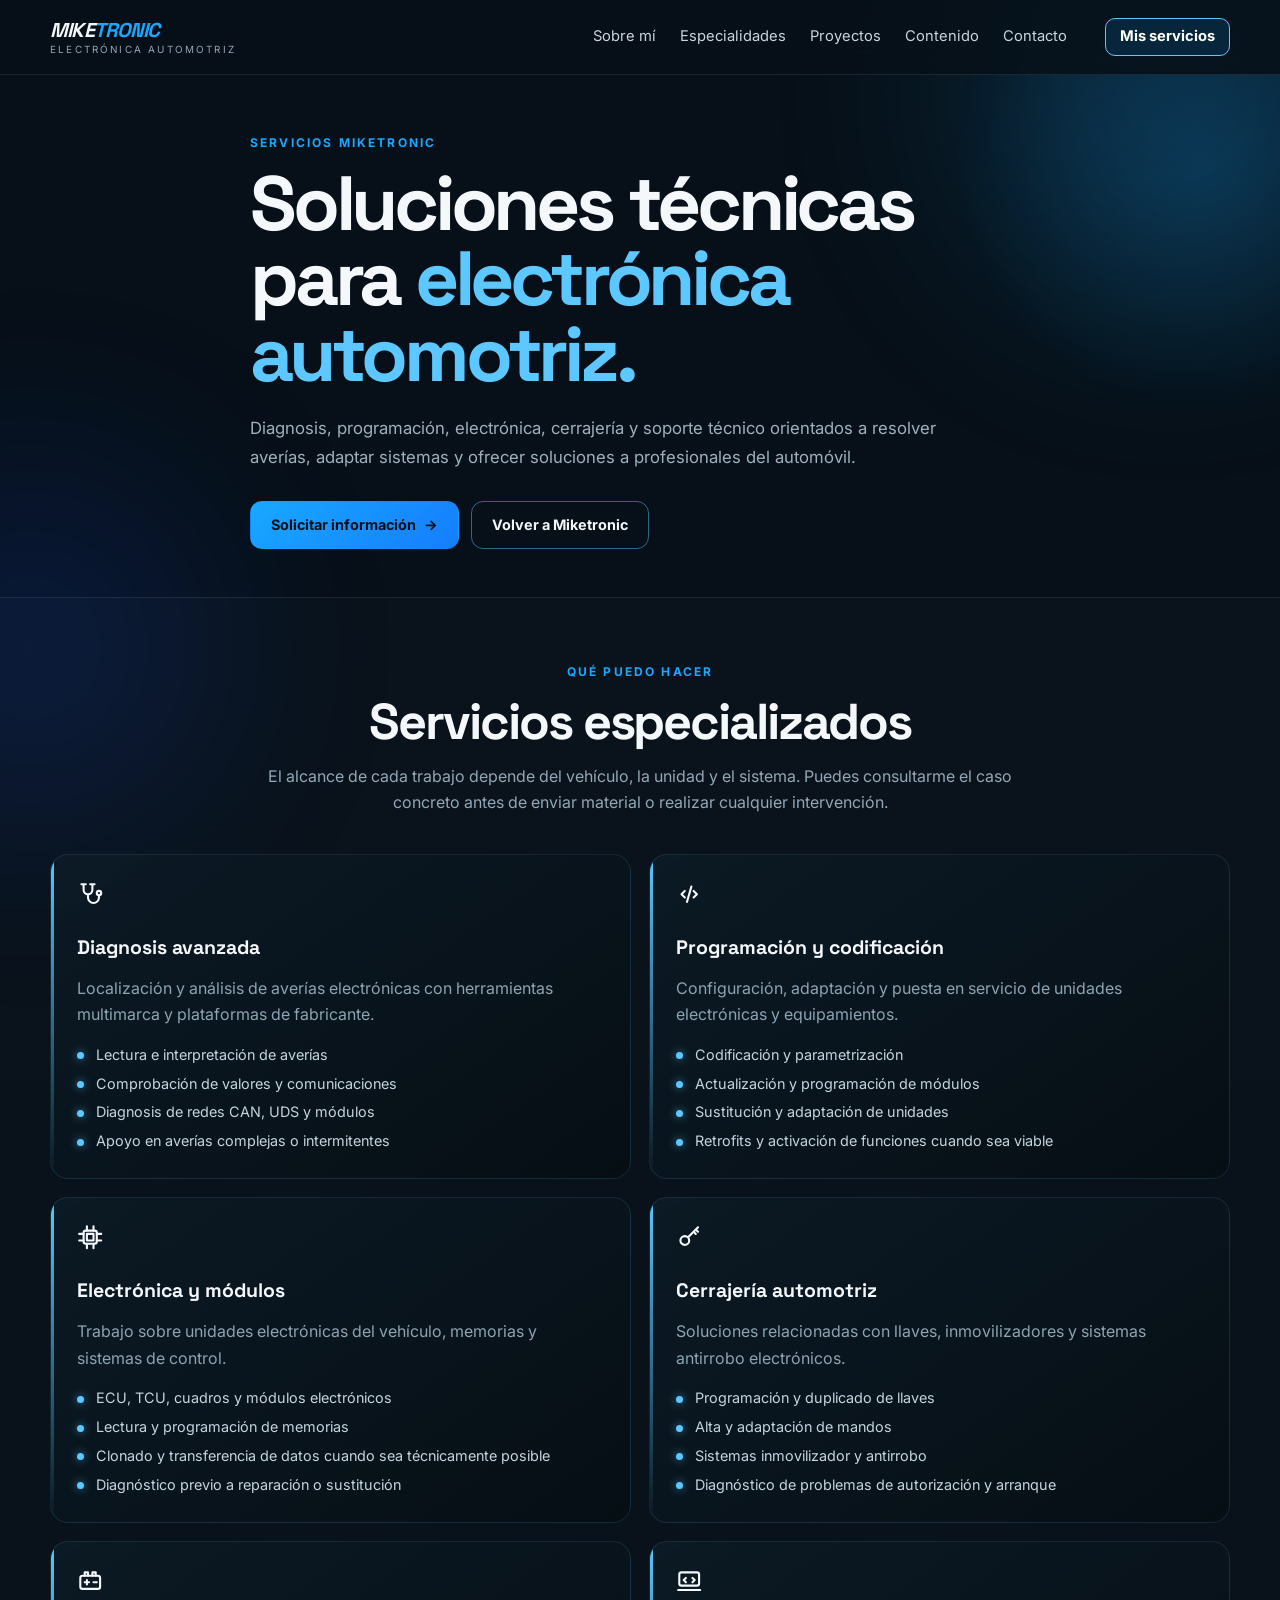
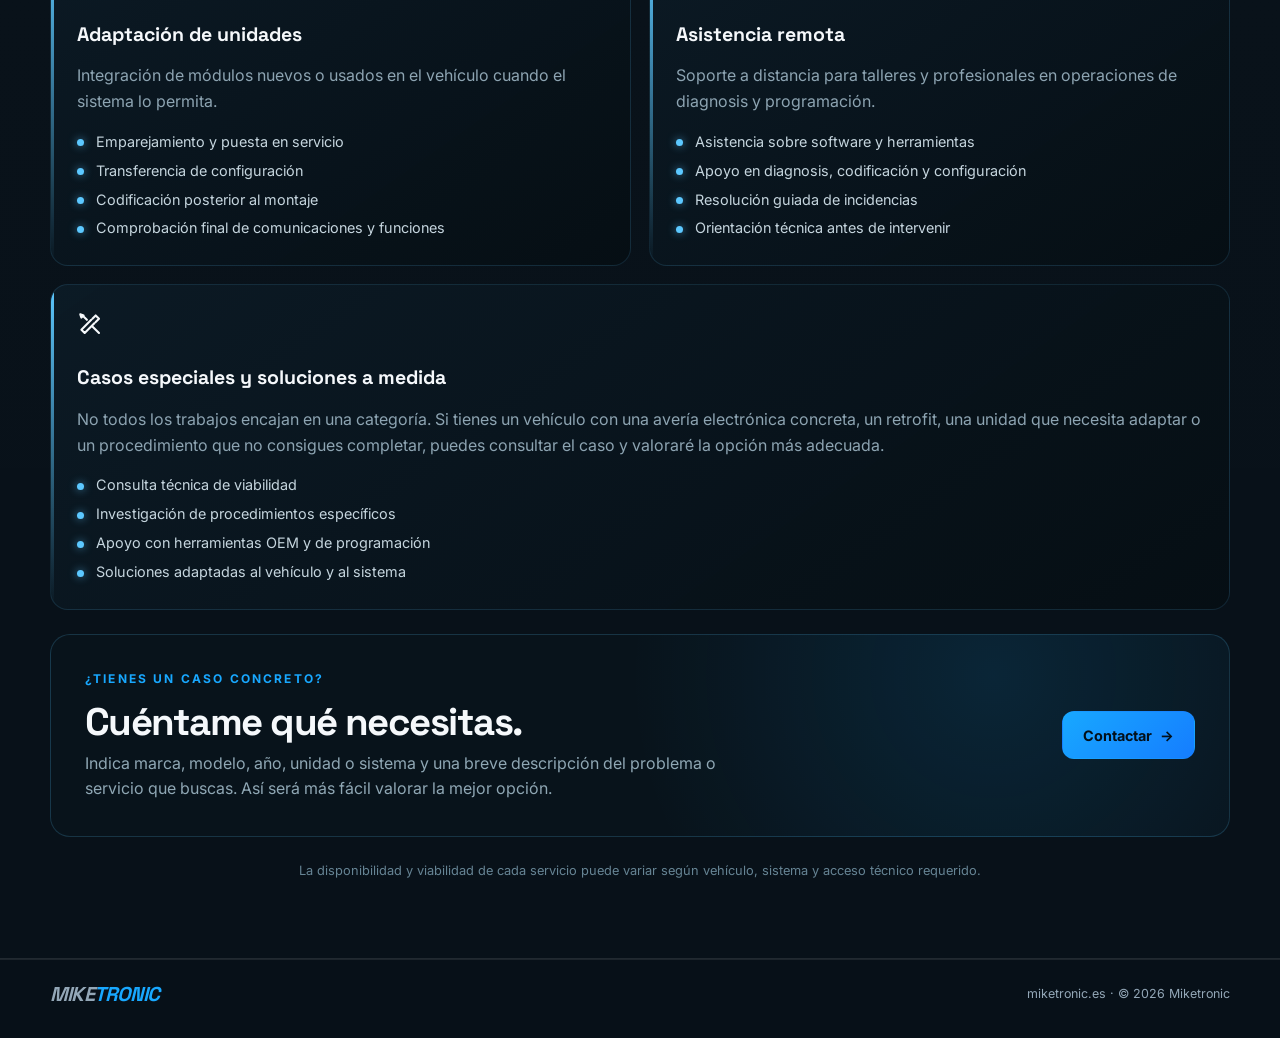
==== servicios/index.html @ 35291eba "Move services page to clean URL" ====
<!DOCTYPE html><html lang="es"><head><meta charset="UTF-8"><meta name="viewport" content="width=device-width,initial-scale=1.0"><title>Miketronic - Servicios</title><meta name="description" content="Servicios Miketronic de electrónica automotriz: diagnosis y programación, reparación de módulos, cerrajería, adaptación de unidades y asistencia técnica remota."><meta name="robots" content="index, follow, max-image-preview:large"><meta name="theme-color" content="#07111a"><link rel="canonical" href="https://miketronic.es/servicios/"><meta property="og:title" content="Miketronic - Servicios de electrónica automotriz"><meta property="og:description" content="Diagnosis y programación, reparación de módulos, cerrajería automotriz, adaptación de unidades y asistencia técnica remota."><meta property="og:type" content="website"><meta property="og:url" content="https://miketronic.es/servicios/"><meta property="og:site_name" content="Miketronic"><meta property="og:locale" content="es_ES"><meta property="og:image" content="https://miketronic.es/assets/about/miketronic-social.jpg"><meta property="og:image:type" content="image/jpeg"><meta property="og:image:width" content="1200"><meta property="og:image:height" content="630"><meta property="og:image:alt" content="Miketronic - Servicios de electrónica automotriz"><meta name="twitter:card" content="summary_large_image"><meta name="twitter:title" content="Miketronic - Servicios de electrónica automotriz"><meta name="twitter:description" content="Diagnosis y programación, reparación de módulos, cerrajería automotriz, adaptación de unidades y asistencia técnica remota."><meta name="twitter:image" content="https://miketronic.es/assets/about/miketronic-social.jpg"><meta name="twitter:image:alt" content="Miketronic - Servicios de electrónica automotriz"><script type="application/ld+json">{"@context":"https://schema.org","@graph":[{"@type":"WebPage","@id":"https://miketronic.es/servicios/#webpage","url":"https://miketronic.es/servicios/","name":"Miketronic - Servicios","description":"Servicios de electrónica automotriz: diagnosis y programación, reparación de módulos, cerrajería, adaptación de unidades y asistencia técnica remota.","isPartOf":{"@id":"https://miketronic.es/#website"},"about":{"@id":"https://miketronic.es/#miketronic"},"inLanguage":"es"},{"@type":"ItemList","@id":"https://miketronic.es/servicios/#servicios","name":"Servicios Miketronic","itemListElement":[{"@type":"ListItem","position":1,"item":{"@type":"Service","name":"Diagnosis avanzada","description":"Localización y análisis de averías electrónicas con herramientas multimarca y plataformas de fabricante."}},{"@type":"ListItem","position":2,"item":{"@type":"Service","name":"Programación y codificación","description":"Configuración, adaptación y puesta en servicio de unidades electrónicas y equipamientos."}},{"@type":"ListItem","position":3,"item":{"@type":"Service","name":"Reparación y trabajo sobre módulos electrónicos","description":"Trabajo sobre ECU, TCU, cuadros, módulos, memorias y sistemas de control del vehículo."}},{"@type":"ListItem","position":4,"item":{"@type":"Service","name":"Cerrajería automotriz","description":"Soluciones relacionadas con llaves, inmovilizadores y sistemas antirrobo electrónicos."}},{"@type":"ListItem","position":5,"item":{"@type":"Service","name":"Adaptación de unidades","description":"Integración de módulos nuevos o usados cuando el sistema del vehículo lo permite."}},{"@type":"ListItem","position":6,"item":{"@type":"Service","name":"Asistencia remota","description":"Soporte técnico a distancia para talleres y profesionales en diagnosis y programación."}}]}]}</script><link rel="icon" href="/assets/favicon/favicon.ico" sizes="any"><link rel="icon" type="image/png" sizes="32x32" href="/assets/favicon/favicon-32x32.png"><link rel="apple-touch-icon" sizes="180x180" href="/assets/favicon/apple-touch-icon.png"><link rel="manifest" href="/site.webmanifest"><link rel="preconnect" href="https://fonts.googleapis.com"><link rel="preconnect" href="https://fonts.gstatic.com" crossorigin><link rel="preload" as="style" href="https://fonts.googleapis.com/css2?family=Inter:wght@400;500;600;700;800&family=Space+Grotesk:wght@500;600;700&display=swap" onload="this.onload=null;this.rel='stylesheet'"><noscript><link rel="stylesheet" href="https://fonts.googleapis.com/css2?family=Inter:wght@400;500;600;700;800&family=Space+Grotesk:wght@500;600;700&display=swap"></noscript><link rel="stylesheet" href="/styles.css"><style>.site-icon{display:inline-block;width:1.2em;height:1.2em;flex:0 0 auto;vertical-align:-.18em;color:inherit}.service-detail .icon .site-icon{width:1.65em;height:1.65em}.nav-links{align-items:center}.nav-links>a{display:inline-flex;align-items:center;min-height:38px}.services-nav-link{margin-left:14px!important;padding:0 14px!important;border:1px solid #5cc8ff;border-radius:10px;background:rgba(24,168,255,.13);color:#fff!important;font-weight:700}.services-hero{padding-top:58px;padding-bottom:48px;position:relative;overflow:hidden}.services-hero:before{content:"";position:absolute;width:520px;height:520px;border-radius:50%;right:-180px;top:-170px;background:radial-gradient(circle,rgba(24,168,255,.16),transparent 68%);pointer-events:none}.services-hero-copy{max-width:780px}.services-hero h1{font-size:clamp(2.5rem,6vw,5.2rem);line-height:.98;margin:12px 0 22px}.services-hero h1 span{color:#5cc8ff}.services-hero p{max-width:700px;color:#9fb1bc;font-size:1.05rem;line-height:1.75}.services-actions{display:flex;gap:12px;flex-wrap:wrap;margin-top:28px}.services-section{padding:64px 0}.services-intro{text-align:center;max-width:760px;margin:0 auto 38px}.services-intro h2{font-size:clamp(2rem,4vw,3.15rem);margin:8px 0 14px}.service-list{display:grid;grid-template-columns:repeat(2,minmax(0,1fr));gap:18px}.service-detail{position:relative;padding:26px;border:1px solid rgba(92,200,255,.13);border-radius:18px;background:linear-gradient(145deg,rgba(13,28,39,.88),rgba(6,14,20,.94));overflow:hidden;min-height:250px}.service-detail:before{content:"";position:absolute;left:0;top:0;width:3px;height:100%;background:linear-gradient(#5cc8ff,transparent)}.service-detail .icon{margin-bottom:20px}.service-detail h3{font-size:1.22rem;margin:0 0 12px}.service-detail p{color:#8da4b2;line-height:1.65;margin:0 0 17px}.service-detail ul{list-style:none;margin:0;padding:0;display:grid;gap:8px}.service-detail li{position:relative;padding-left:19px;color:#c5d5de;font-size:.9rem;line-height:1.45}.service-detail li:before{content:"";position:absolute;left:0;top:.52em;width:7px;height:7px;border-radius:50%;background:#5cc8ff;box-shadow:0 0 9px rgba(92,200,255,.65)}.service-wide{grid-column:span 2}.service-cta{margin-top:24px;padding:34px;border:1px solid rgba(92,200,255,.18);border-radius:20px;background:radial-gradient(circle at 80% 20%,rgba(24,168,255,.12),transparent 38%),#08131b;display:flex;align-items:center;justify-content:space-between;gap:24px}.service-cta h2{margin:0 0 8px;font-size:clamp(1.6rem,3vw,2.4rem)}.service-cta p{margin:0;color:#8fa7b4;max-width:650px}.service-cta .btn{flex:0 0 auto}.services-note{text-align:center;margin-top:24px;color:#668494;font-size:.8rem}@media(max-width:820px){.service-list{grid-template-columns:1fr}.service-wide{grid-column:auto}.service-cta{flex-direction:column;text-align:center}.services-hero-copy{text-align:center;margin:auto}.services-actions{justify-content:center}}@media(max-width:620px){.services-hero{padding-top:42px;padding-bottom:40px}.services-section{padding:52px 0}.service-detail{padding:22px;text-align:center;min-height:0}.service-detail .icon{margin-left:auto;margin-right:auto}.service-detail li{text-align:left}.services-nav-link{margin:8px 0 0!important;text-align:center;padding:0 14px!important}.service-cta{padding:26px 20px}}</style></head><body><div class="page-glow glow-a"></div><div class="page-glow glow-b"></div><header class="site-header"><div class="container nav-wrap"><a class="brand" href="/" aria-label="Ir a la página principal de Miketronic"><span class="brand-main">MIKE<span>TRONIC</span></span><span class="brand-sub">electrónica automotriz</span></a><button class="menu-toggle" aria-label="Abrir menú" aria-expanded="false">☰</button><nav class="nav-links" aria-label="Navegación principal"><a href="/#sobre-mi">Sobre mí</a><a href="/#especialidades">Especialidades</a><a href="/#proyectos">Proyectos</a><a href="/#contenido">Contenido</a><a href="/#contacto">Contacto</a><a class="services-nav-link" href="/servicios/" aria-current="page">Mis servicios</a></nav></div></header><main><section class="services-hero"><div class="container services-hero-copy"><div class="eyebrow">SERVICIOS MIKETRONIC</div><h1>Soluciones técnicas para <span>electrónica automotriz.</span></h1><p>Diagnosis, programación, electrónica, cerrajería y soporte técnico orientados a resolver averías, adaptar sistemas y ofrecer soluciones a profesionales del automóvil.</p><div class="services-actions"><a class="btn btn-primary" href="mailto:miketronic.es@gmail.com">Solicitar información <span>→</span></a><a class="btn btn-ghost" href="/">Volver a Miketronic</a></div></div></section><section class="services-section section-dark"><div class="container"><div class="services-intro"><div class="eyebrow">QUÉ PUEDO HACER</div><h2>Servicios especializados</h2><p class="muted">El alcance de cada trabajo depende del vehículo, la unidad y el sistema. Puedes consultarme el caso concreto antes de enviar material o realizar cualquier intervención.</p></div><div class="service-list"><article class="service-detail"><div class="icon"><i class="fa-solid fa-stethoscope"></i></div><h3>Diagnosis avanzada</h3><p>Localización y análisis de averías electrónicas con herramientas multimarca y plataformas de fabricante.</p><ul><li>Lectura e interpretación de averías</li><li>Comprobación de valores y comunicaciones</li><li>Diagnosis de redes CAN, UDS y módulos</li><li>Apoyo en averías complejas o intermitentes</li></ul></article><article class="service-detail"><div class="icon"><i class="fa-solid fa-code"></i></div><h3>Programación y codificación</h3><p>Configuración, adaptación y puesta en servicio de unidades electrónicas y equipamientos.</p><ul><li>Codificación y parametrización</li><li>Actualización y programación de módulos</li><li>Sustitución y adaptación de unidades</li><li>Retrofits y activación de funciones cuando sea viable</li></ul></article><article class="service-detail"><div class="icon"><i class="fa-solid fa-microchip"></i></div><h3>Electrónica y módulos</h3><p>Trabajo sobre unidades electrónicas del vehículo, memorias y sistemas de control.</p><ul><li>ECU, TCU, cuadros y módulos electrónicos</li><li>Lectura y programación de memorias</li><li>Clonado y transferencia de datos cuando sea técnicamente posible</li><li>Diagnóstico previo a reparación o sustitución</li></ul></article><article class="service-detail"><div class="icon"><i class="fa-solid fa-key"></i></div><h3>Cerrajería automotriz</h3><p>Soluciones relacionadas con llaves, inmovilizadores y sistemas antirrobo electrónicos.</p><ul><li>Programación y duplicado de llaves</li><li>Alta y adaptación de mandos</li><li>Sistemas inmovilizador y antirrobo</li><li>Diagnóstico de problemas de autorización y arranque</li></ul></article><article class="service-detail"><div class="icon"><i class="fa-solid fa-car-battery"></i></div><h3>Adaptación de unidades</h3><p>Integración de módulos nuevos o usados en el vehículo cuando el sistema lo permita.</p><ul><li>Emparejamiento y puesta en servicio</li><li>Transferencia de configuración</li><li>Codificación posterior al montaje</li><li>Comprobación final de comunicaciones y funciones</li></ul></article><article class="service-detail"><div class="icon"><i class="fa-solid fa-laptop-code"></i></div><h3>Asistencia remota</h3><p>Soporte a distancia para talleres y profesionales en operaciones de diagnosis y programación.</p><ul><li>Asistencia sobre software y herramientas</li><li>Apoyo en diagnosis, codificación y configuración</li><li>Resolución guiada de incidencias</li><li>Orientación técnica antes de intervenir</li></ul></article><article class="service-detail service-wide"><div class="icon"><i class="fa-solid fa-screwdriver-wrench"></i></div><h3>Casos especiales y soluciones a medida</h3><p>No todos los trabajos encajan en una categoría. Si tienes un vehículo con una avería electrónica concreta, un retrofit, una unidad que necesita adaptar o un procedimiento que no consigues completar, puedes consultar el caso y valoraré la opción más adecuada.</p><ul><li>Consulta técnica de viabilidad</li><li>Investigación de procedimientos específicos</li><li>Apoyo con herramientas OEM y de programación</li><li>Soluciones adaptadas al vehículo y al sistema</li></ul></article></div><div class="service-cta"><div><div class="eyebrow">¿TIENES UN CASO CONCRETO?</div><h2>Cuéntame qué necesitas.</h2><p>Indica marca, modelo, año, unidad o sistema y una breve descripción del problema o servicio que buscas. Así será más fácil valorar la mejor opción.</p></div><a class="btn btn-primary" href="mailto:miketronic.es@gmail.com">Contactar <span>→</span></a></div><p class="services-note">La disponibilidad y viabilidad de cada servicio puede variar según vehículo, sistema y acceso técnico requerido.</p></div></section></main><footer class="site-footer"><div class="container footer-wrap"><div class="brand footer-brand"><span class="brand-main">MIKE<span>TRONIC</span></span></div><div>miketronic.es · © <span id="year"></span> Miketronic</div></div></footer><script>const menuToggle=document.querySelector('.menu-toggle'),navLinks=document.querySelector('.nav-links');menuToggle?.addEventListener('click',()=>{const open=navLinks.classList.toggle('open');menuToggle.setAttribute('aria-expanded',String(open))});document.querySelectorAll('.nav-links a').forEach(a=>a.addEventListener('click',()=>{navLinks.classList.remove('open');menuToggle?.setAttribute('aria-expanded','false')}));const year=document.getElementById('year');if(year)year.textContent=new Date().getFullYear();</script><script src="/icons.js" defer></script></body></html>
---- styles.css ----
:root{--bg:#071018;--bg-soft:#0b1620;--panel:#0d1923;--text:#f5f8fb;--muted:#93a7b7;--line:rgba(255,255,255,.09);--accent:#18a8ff;--accent-2:#5cc8ff;--shadow:0 20px 60px rgba(0,0,0,.34);--radius:22px}*{box-sizing:border-box}html{scroll-behavior:smooth}body{margin:0;font-family:Inter,system-ui,sans-serif;background:var(--bg);color:var(--text);line-height:1.6;overflow-x:hidden}a{color:inherit;text-decoration:none}.container{width:min(1180px,calc(100% - 40px));margin:0 auto}.section-pad{padding:68px 0;position:relative}.section-dark{background:linear-gradient(180deg,rgba(255,255,255,.015),rgba(255,255,255,.008));border-top:1px solid var(--line);border-bottom:1px solid var(--line)}.page-glow{position:fixed;pointer-events:none;filter:blur(110px);opacity:.16;border-radius:50%;z-index:-1}.glow-a{width:420px;height:420px;background:var(--accent);top:-120px;right:-100px}.glow-b{width:360px;height:360px;background:#1450ff;bottom:8%;left:-150px}.site-header{position:sticky;top:0;z-index:20;background:rgba(7,16,24,.78);backdrop-filter:blur(16px);border-bottom:1px solid var(--line)}.nav-wrap{min-height:74px;display:flex;align-items:center;justify-content:space-between;gap:24px}.brand{display:inline-flex;flex-direction:column;line-height:1}.brand-main{font-family:'Space Grotesk',sans-serif;font-size:1.25rem;font-weight:700;font-style:italic;letter-spacing:-.04em}.brand-main span,.eyebrow{color:var(--accent)}.brand-sub{margin-top:5px;font-size:.62rem;letter-spacing:.22em;text-transform:uppercase;color:var(--muted)}.nav-links{display:flex;gap:24px;font-size:.92rem;color:#c8d5de}.nav-links a:hover{color:#fff}.menu-toggle{display:none;background:none;border:1px solid var(--line);color:#fff;border-radius:10px;font-size:1.2rem;padding:6px 10px}.hero{padding-top:44px}.hero-grid,.split-grid{display:grid;grid-template-columns:1.05fr .95fr;gap:58px;align-items:center}.eyebrow{font-weight:700;font-size:.75rem;letter-spacing:.18em;text-transform:uppercase;margin-bottom:14px}h1,h2,h3{font-family:'Space Grotesk',sans-serif;margin-top:0}h1{font-size:clamp(2.7rem,6vw,5.8rem);line-height:.98;letter-spacing:-.055em;margin-bottom:24px}h1 span{color:var(--accent-2)}h2{font-size:clamp(2rem,4vw,3.25rem);line-height:1.06;letter-spacing:-.04em;margin-bottom:18px}.hero-text,.about-copy p{color:#b4c4cf}.hero-text{max-width:650px;font-size:1.1rem}.hero-actions{display:flex;gap:14px;margin:34px 0 44px;flex-wrap:wrap}.btn{display:inline-flex;align-items:center;justify-content:center;gap:8px;min-height:48px;padding:0 20px;border-radius:12px;font-weight:700;font-size:.9rem;transition:.2s;border:1px solid transparent}.btn-primary{background:linear-gradient(135deg,var(--accent),#157dff);color:#03101a}.btn-ghost{border-color:rgba(92,200,255,.48)}.btn.small{min-height:42px}.hero-stats{display:grid;grid-template-columns:repeat(3,1fr);gap:14px}.hero-stats div{padding-right:16px;border-right:1px solid var(--line)}.hero-stats div:last-child{border:0}.hero-stats strong{display:block;font-size:1.6rem}.hero-stats span{display:block;color:var(--muted);font-size:.78rem}.visual-card{background:linear-gradient(155deg,#0d1b25,#081019 65%);border:1px solid rgba(92,200,255,.18);border-radius:28px;box-shadow:var(--shadow);overflow:hidden}.visual-topline{height:46px;display:flex;align-items:center;gap:7px;padding:0 18px;border-bottom:1px solid var(--line)}.visual-topline span{width:7px;height:7px;border-radius:50%;background:#355267}.visual-stage{min-height:430px;position:relative;display:grid;place-items:center;background:radial-gradient(circle,rgba(24,168,255,.16),transparent 36%)}.chip-core{width:150px;height:150px;border-radius:24px;border:1px solid rgba(92,200,255,.55);background:#0b1822;display:grid;place-items:center;font:700 2.1rem 'Space Grotesk';color:var(--accent-2);box-shadow:0 0 70px rgba(24,168,255,.22);z-index:2}.circuit{position:absolute;border:1px solid rgba(92,200,255,.25)}.c1{width:280px;height:1px}.c2{width:1px;height:280px}.c3{width:300px;height:210px;border-radius:32px}.c4{width:360px;height:290px;border-radius:44px;opacity:.3}.data-tag{position:absolute;font-size:.68rem;letter-spacing:.12em;border:1px solid rgba(92,200,255,.28);background:#071018;padding:7px 10px;border-radius:8px;color:#bde9ff}.tag-a{top:20%;left:12%}.tag-b{right:10%;top:34%}.tag-c{left:18%;bottom:17%}.visual-caption{padding:17px 20px;font-size:.83rem;color:var(--muted);border-top:1px solid var(--line)}.about-carousel{position:relative;min-height:500px;border-radius:var(--radius);border:1px solid var(--line);overflow:hidden;background:linear-gradient(145deg,rgba(24,168,255,.13),rgba(255,255,255,.015));box-shadow:var(--shadow)}.carousel-track,.carousel-slide,.carousel-slide img{width:100%;height:100%}.carousel-track{position:absolute;inset:0}.carousel-slide{position:absolute;inset:0;opacity:0;transition:opacity .45s ease}.carousel-slide.active{opacity:1}.carousel-slide img{object-fit:cover;display:block}.carousel-empty{position:absolute;inset:0;display:flex;flex-direction:column;align-items:center;justify-content:center;gap:8px;text-align:center;color:#9dcbe5;padding:24px}.carousel-empty i{font-size:2.4rem}.carousel-empty strong{font-size:1rem}.carousel-empty span{font-size:.72rem;color:var(--muted)}.carousel-arrow{position:absolute;top:50%;transform:translateY(-50%);width:42px;height:42px;border-radius:50%;border:1px solid rgba(255,255,255,.16);background:rgba(7,16,24,.68);color:#fff;display:grid;place-items:center;cursor:pointer;z-index:3;transition:.2s}.carousel-arrow:hover{border-color:var(--accent-2);background:rgba(7,16,24,.9)}.carousel-prev{left:14px}.carousel-next{right:14px}.carousel-dots{position:absolute;left:50%;bottom:16px;transform:translateX(-50%);display:flex;gap:7px;z-index:3}.carousel-dot{width:8px;height:8px;border-radius:50%;border:0;padding:0;background:rgba(255,255,255,.38);cursor:pointer}.carousel-dot.active{background:var(--accent-2);box-shadow:0 0 10px rgba(92,200,255,.55)}.about-carousel.no-images .carousel-arrow,.about-carousel.no-images .carousel-dots{display:none}.about-carousel:not(.no-images) .carousel-empty{display:none}.muted{color:var(--muted)!important}.pill-row{display:flex;flex-wrap:wrap;gap:10px;margin-top:26px}.pill-row span{border:1px solid var(--line);padding:8px 11px;border-radius:999px;color:#c9d7e0;font-size:.78rem}.section-heading{display:block;margin-bottom:28px}.section-heading>div{width:100%}.section-heading h2{margin-bottom:10px}.section-heading p{max-width:none;width:100%;color:var(--muted);margin:0}.cards-grid{display:grid;gap:16px}.services-grid{grid-template-columns:repeat(2,1fr);gap:14px}.card,.content-card{background:rgba(255,255,255,.02);border:1px solid var(--line);border-radius:18px}.service-card{padding:22px 24px;min-height:132px;display:flex;align-items:center;gap:22px;transition:.22s}.service-card:hover{transform:translateY(-4px);border-color:rgba(92,200,255,.35);background:rgba(24,168,255,.035)}.service-card .icon{width:64px;height:64px;min-width:64px;border-radius:16px;border:1px solid rgba(92,200,255,.28);background:rgba(24,168,255,.055);display:grid;place-items:center;color:var(--accent-2);margin:0;font-size:1.65rem;transition:.22s}.service-card:hover .icon{border-color:rgba(92,200,255,.55);box-shadow:0 0 24px rgba(24,168,255,.10)}.service-copy{min-width:0}.service-copy h3{margin:0 0 5px;font-size:1.08rem}.service-card p,.project-content p,.content-card p,.contact-wrap p{color:var(--muted);font-size:.9rem}.service-card p{margin:0;line-height:1.5}.projects-grid{display:grid;grid-template-columns:1fr 1fr;gap:18px}.project-card{display:grid;grid-template-columns:1.2fr .8fr;min-height:300px;border:1px solid rgba(92,200,255,.18);border-radius:var(--radius);overflow:hidden;background:#0b1620}.project-content{padding:30px;display:flex;flex-direction:column;justify-content:center}.project-kicker,.content-tag{font-size:.7rem;color:var(--accent);letter-spacing:.16em;font-weight:700}.project-art{display:grid;place-items:center;font:700 3.4rem 'Space Grotesk';background:radial-gradient(circle,rgba(24,168,255,.3),transparent 60%)}.text-link{color:#9cddff;font-weight:700}.content-grid{display:grid;grid-template-columns:repeat(3,1fr);gap:18px}.content-card{overflow:hidden}.content-thumb{aspect-ratio:16/10;display:grid;place-items:center;background:linear-gradient(135deg,rgba(24,168,255,.14),rgba(255,255,255,.02));border-bottom:1px solid var(--line);color:#9dcbe5}.content-card>div:last-child{padding:21px}.contact-section{border-top:1px solid var(--line)}.contact-wrap{display:grid;grid-template-columns:.8fr 1.2fr;gap:50px;align-items:center}.social-area{width:100%}.social-grid{display:grid;grid-template-columns:repeat(3,minmax(0,1fr));gap:12px}.social-card{--social:#18a8ff;min-height:64px;border:1px solid rgba(255,255,255,.10);background:rgba(255,255,255,.018);border-radius:14px;display:flex;align-items:center;gap:12px;padding:0 18px;transition:transform .2s ease,border-color .2s ease,background .2s ease,box-shadow .2s ease;color:#eef5f9}.social-card i{width:24px;text-align:center;font-size:1.35rem;color:var(--social);transition:transform .2s ease,filter .2s ease}.social-card strong{font-size:.9rem;font-weight:700}.social-card:hover{transform:translateY(-3px);border-color:var(--social);background:color-mix(in srgb,var(--social) 9%,rgba(255,255,255,.02));box-shadow:0 10px 28px color-mix(in srgb,var(--social) 12%,transparent)}.social-card:hover i{transform:scale(1.1);filter:drop-shadow(0 0 8px var(--social))}.instagram{--social:#e1306c}.youtube{--social:#ff0033}.tiktok{--social:#25f4ee}.facebook{--social:#1877f2}.telegram{--social:#229ed9}.whatsapp{--social:#25d366}.direct-contact{margin-top:18px;display:flex;justify-content:center}.email-button{--social:var(--accent-2);min-height:52px;width:190px;border:1px solid rgba(255,255,255,.10);background:rgba(255,255,255,.018);border-radius:14px;display:flex;align-items:center;gap:12px;padding:0 18px;color:#eef5f9;transition:transform .2s ease,border-color .2s ease,background .2s ease,box-shadow .2s ease}.email-button i{width:24px;text-align:center;font-size:1.2rem;color:var(--social);transition:.2s}.email-button strong{font-size:.88rem}.email-button:hover{transform:translateY(-3px);border-color:var(--social);background:rgba(92,200,255,.08);box-shadow:0 10px 28px rgba(24,168,255,.12)}.email-button:hover i{transform:scale(1.1);filter:drop-shadow(0 0 8px var(--social))}.back-to-top{position:fixed;right:24px;bottom:24px;width:46px;height:46px;border-radius:14px;border:1px solid rgba(92,200,255,.28);background:rgba(7,16,24,.82);backdrop-filter:blur(12px);color:var(--accent-2);display:grid;place-items:center;font-size:1rem;cursor:pointer;z-index:30;opacity:0;visibility:hidden;transform:translateY(12px);transition:opacity .22s ease,visibility .22s ease,transform .22s ease,border-color .22s ease,background .22s ease,box-shadow .22s ease}.back-to-top.visible{opacity:1;visibility:visible;transform:none}.back-to-top:hover{border-color:var(--accent-2);background:rgba(24,168,255,.10);box-shadow:0 8px 28px rgba(24,168,255,.14);transform:translateY(-3px)}.site-footer{border-top:1px solid var(--line);padding:24px 0 34px;color:var(--muted);font-size:.78rem}.footer-wrap{display:flex;justify-content:space-between;align-items:center}.reveal{opacity:0;transform:translateY(24px);transition:opacity .65s,transform .65s}.reveal.visible{opacity:1;transform:none}.delay-1{transition-delay:.08s}.delay-2{transition-delay:.16s}@media(max-width:900px){.menu-toggle{display:block}.nav-links{display:none;position:absolute;top:74px;left:20px;right:20px;flex-direction:column;padding:18px;background:#071018;border:1px solid var(--line);border-radius:14px}.nav-links.open{display:flex}.hero{padding-top:38px}.hero-grid,.split-grid,.contact-wrap{grid-template-columns:1fr}.services-grid{grid-template-columns:1fr}.projects-grid,.content-grid{grid-template-columns:1fr}.social-grid{grid-template-columns:repeat(3,minmax(0,1fr))}.about-carousel{min-height:420px}}@media(max-width:620px){.container{width:min(100% - 28px,1180px)}.section-pad{padding:52px 0}.hero{padding-top:30px}.social-grid{grid-template-columns:repeat(2,minmax(0,1fr))}.social-card{padding:0 14px}.service-card{padding:18px;gap:16px;min-height:116px}.service-card .icon{width:56px;height:56px;min-width:56px;font-size:1.45rem;border-radius:14px}.service-copy h3{font-size:1rem}.service-card p{font-size:.82rem;line-height:1.45}.hero-stats{grid-template-columns:1fr 1fr}.project-card{grid-template-columns:1fr}.project-art{min-height:160px}.section-heading{margin-bottom:24px}.section-heading h2{margin-bottom:8px}.section-heading p{width:auto}.section-heading .btn{margin-top:18px}.footer-wrap{flex-direction:column;align-items:flex-start}.visual-stage{min-height:330px}.email-button{width:170px;min-height:50px;padding:0 14px}.about-carousel{min-height:330px}.carousel-arrow{width:38px;height:38px}.carousel-prev{left:10px}.carousel-next{right:10px}.back-to-top{right:14px;bottom:14px;width:44px;height:44px;border-radius:13px}}
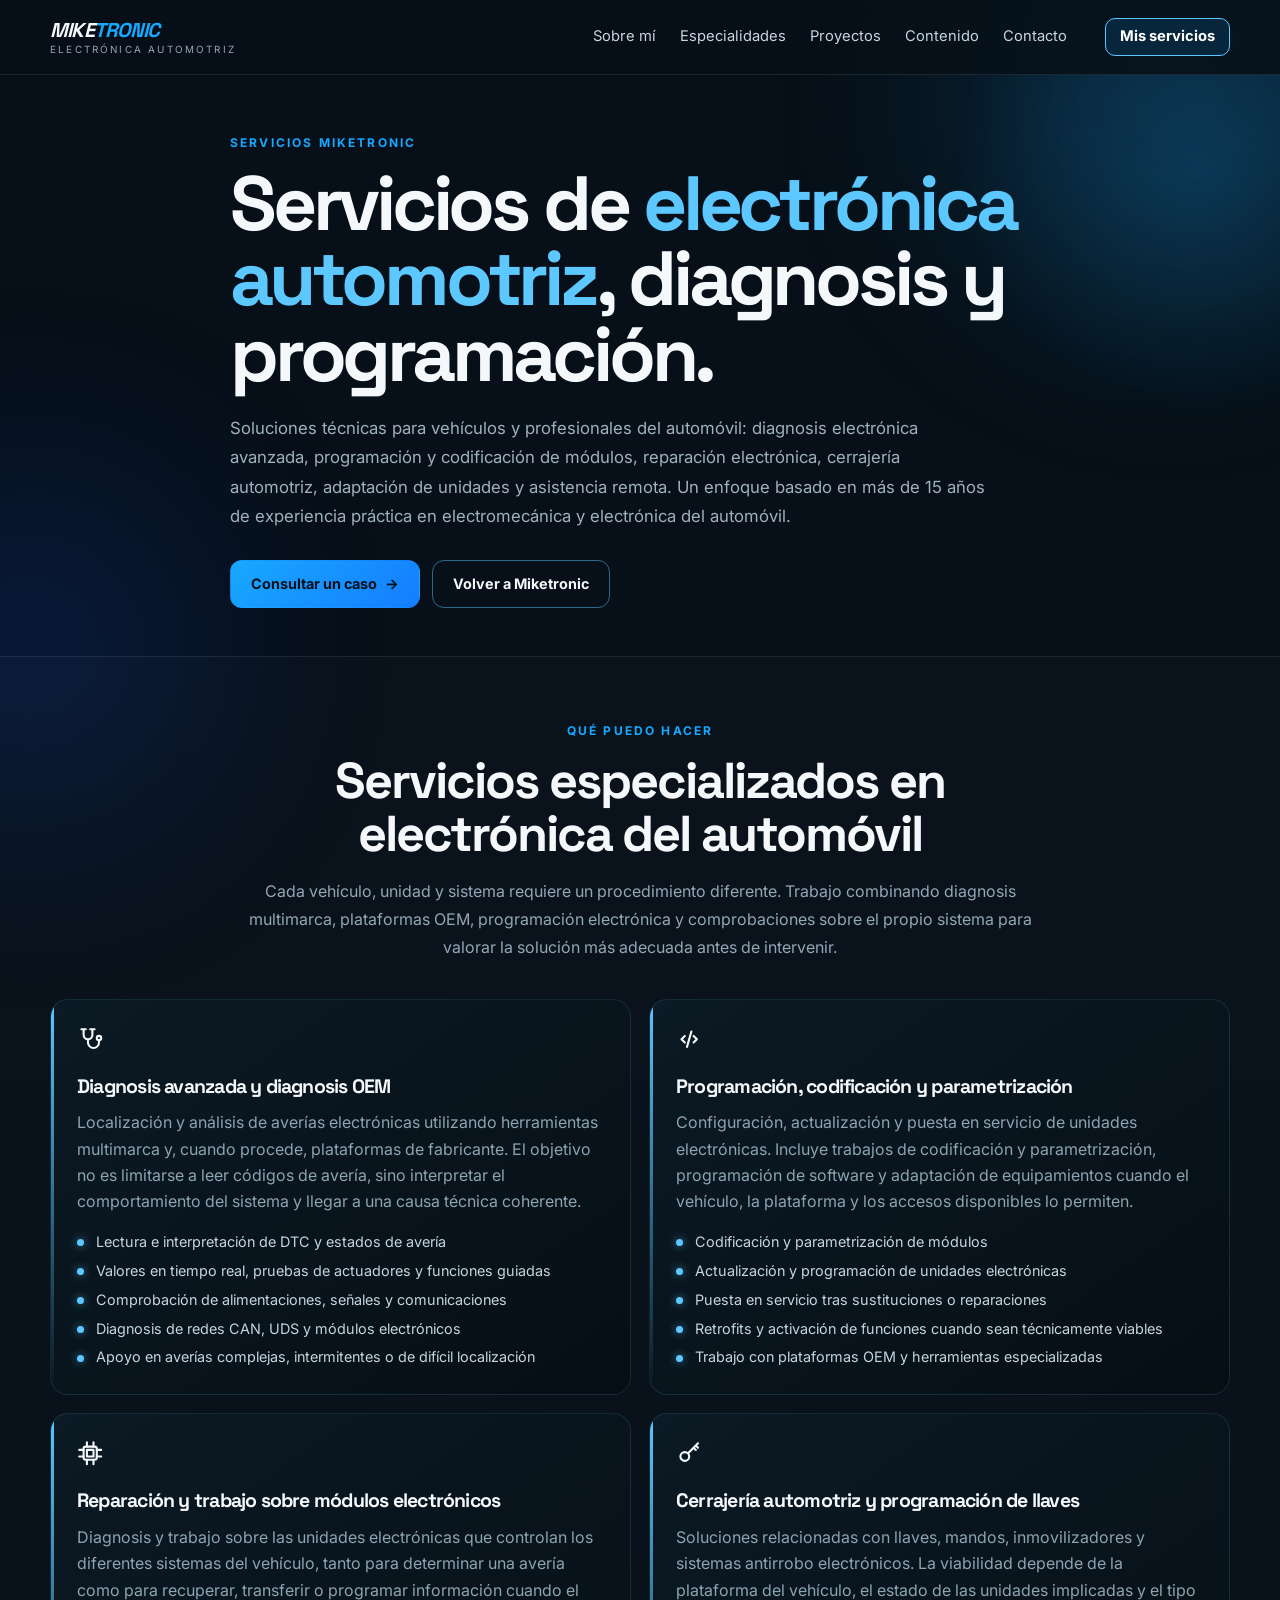
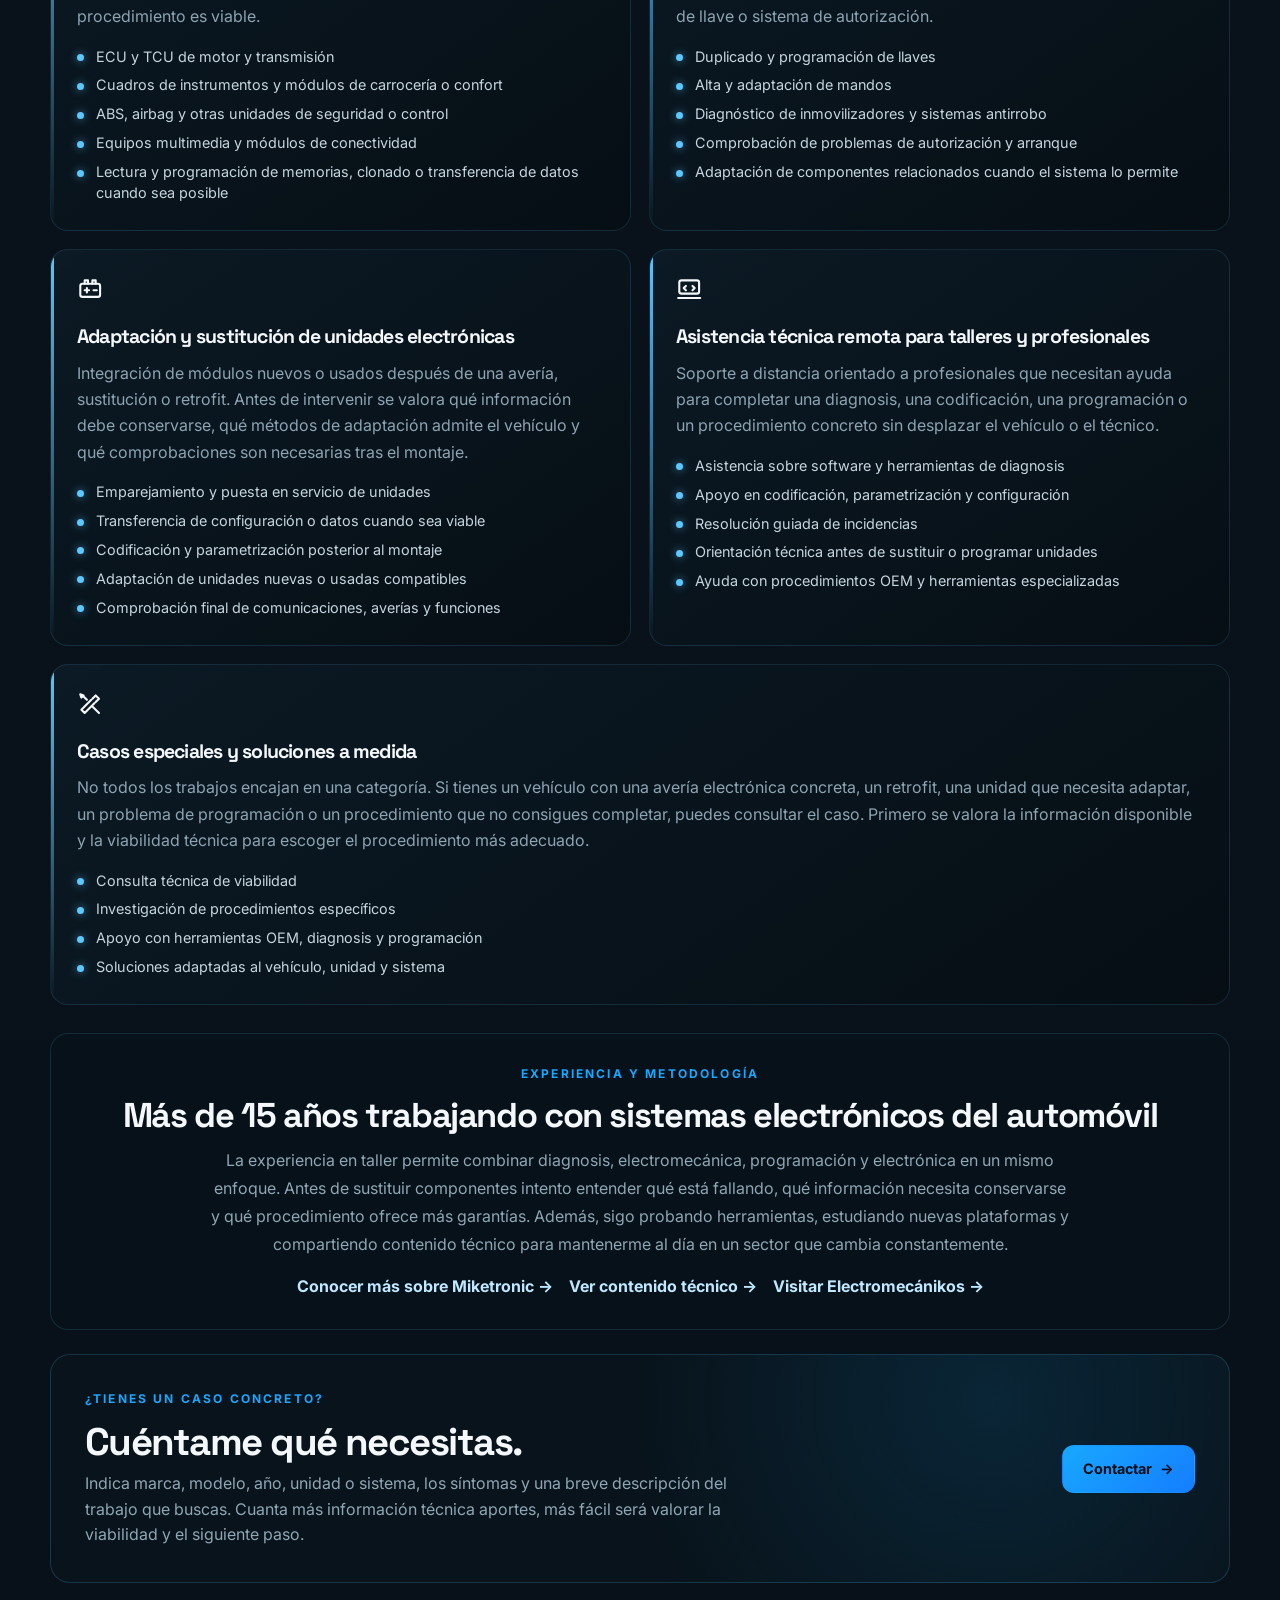
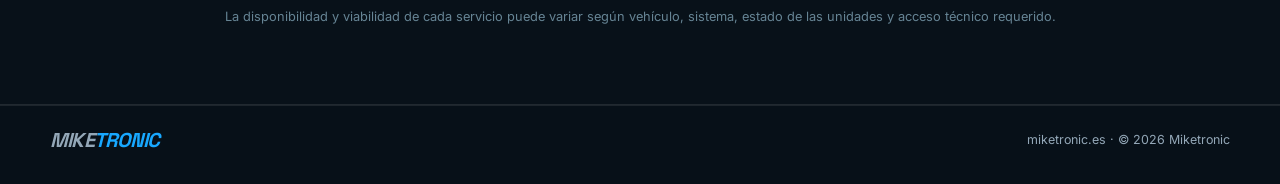
==== commit 0f38b0b1: "Optimize services page SEO and semantic content" ====
--- a/servicios/index.html
+++ b/servicios/index.html
@@ -1 +1 @@
-<!DOCTYPE html><html lang="es"><head><meta charset="UTF-8"><meta name="viewport" content="width=device-width,initial-scale=1.0"><title>Miketronic - Servicios</title><meta name="description" content="Servicios Miketronic de electrónica automotriz: diagnosis y programación, reparación de módulos, cerrajería, adaptación de unidades y asistencia técnica remota."><meta name="robots" content="index, follow, max-image-preview:large"><meta name="theme-color" content="#07111a"><link rel="canonical" href="https://miketronic.es/servicios/"><meta property="og:title" content="Miketronic - Servicios de electrónica automotriz"><meta property="og:description" content="Diagnosis y programación, reparación de módulos, cerrajería automotriz, adaptación de unidades y asistencia técnica remota."><meta property="og:type" content="website"><meta property="og:url" content="https://miketronic.es/servicios/"><meta property="og:site_name" content="Miketronic"><meta property="og:locale" content="es_ES"><meta property="og:image" content="https://miketronic.es/assets/about/miketronic-social.jpg"><meta property="og:image:type" content="image/jpeg"><meta property="og:image:width" content="1200"><meta property="og:image:height" content="630"><meta property="og:image:alt" content="Miketronic - Servicios de electrónica automotriz"><meta name="twitter:card" content="summary_large_image"><meta name="twitter:title" content="Miketronic - Servicios de electrónica automotriz"><meta name="twitter:description" content="Diagnosis y programación, reparación de módulos, cerrajería automotriz, adaptación de unidades y asistencia técnica remota."><meta name="twitter:image" content="https://miketronic.es/assets/about/miketronic-social.jpg"><meta name="twitter:image:alt" content="Miketronic - Servicios de electrónica automotriz"><script type="application/ld+json">{"@context":"https://schema.org","@graph":[{"@type":"WebPage","@id":"https://miketronic.es/servicios/#webpage","url":"https://miketronic.es/servicios/","name":"Miketronic - Servicios","description":"Servicios de electrónica automotriz: diagnosis y programación, reparación de módulos, cerrajería, adaptación de unidades y asistencia técnica remota.","isPartOf":{"@id":"https://miketronic.es/#website"},"about":{"@id":"https://miketronic.es/#miketronic"},"inLanguage":"es"},{"@type":"ItemList","@id":"https://miketronic.es/servicios/#servicios","name":"Servicios Miketronic","itemListElement":[{"@type":"ListItem","position":1,"item":{"@type":"Service","name":"Diagnosis avanzada","description":"Localización y análisis de averías electrónicas con herramientas multimarca y plataformas de fabricante."}},{"@type":"ListItem","position":2,"item":{"@type":"Service","name":"Programación y codificación","description":"Configuración, adaptación y puesta en servicio de unidades electrónicas y equipamientos."}},{"@type":"ListItem","position":3,"item":{"@type":"Service","name":"Reparación y trabajo sobre módulos electrónicos","description":"Trabajo sobre ECU, TCU, cuadros, módulos, memorias y sistemas de control del vehículo."}},{"@type":"ListItem","position":4,"item":{"@type":"Service","name":"Cerrajería automotriz","description":"Soluciones relacionadas con llaves, inmovilizadores y sistemas antirrobo electrónicos."}},{"@type":"ListItem","position":5,"item":{"@type":"Service","name":"Adaptación de unidades","description":"Integración de módulos nuevos o usados cuando el sistema del vehículo lo permite."}},{"@type":"ListItem","position":6,"item":{"@type":"Service","name":"Asistencia remota","description":"Soporte técnico a distancia para talleres y profesionales en diagnosis y programación."}}]}]}</script><link rel="icon" href="/assets/favicon/favicon.ico" sizes="any"><link rel="icon" type="image/png" sizes="32x32" href="/assets/favicon/favicon-32x32.png"><link rel="apple-touch-icon" sizes="180x180" href="/assets/favicon/apple-touch-icon.png"><link rel="manifest" href="/site.webmanifest"><link rel="preconnect" href="https://fonts.googleapis.com"><link rel="preconnect" href="https://fonts.gstatic.com" crossorigin><link rel="preload" as="style" href="https://fonts.googleapis.com/css2?family=Inter:wght@400;500;600;700;800&family=Space+Grotesk:wght@500;600;700&display=swap" onload="this.onload=null;this.rel='stylesheet'"><noscript><link rel="stylesheet" href="https://fonts.googleapis.com/css2?family=Inter:wght@400;500;600;700;800&family=Space+Grotesk:wght@500;600;700&display=swap"></noscript><link rel="stylesheet" href="/styles.css"><style>.site-icon{display:inline-block;width:1.2em;height:1.2em;flex:0 0 auto;vertical-align:-.18em;color:inherit}.service-detail .icon .site-icon{width:1.65em;height:1.65em}.nav-links{align-items:center}.nav-links>a{display:inline-flex;align-items:center;min-height:38px}.services-nav-link{margin-left:14px!important;padding:0 14px!important;border:1px solid #5cc8ff;border-radius:10px;background:rgba(24,168,255,.13);color:#fff!important;font-weight:700}.services-hero{padding-top:58px;padding-bottom:48px;position:relative;overflow:hidden}.services-hero:before{content:"";position:absolute;width:520px;height:520px;border-radius:50%;right:-180px;top:-170px;background:radial-gradient(circle,rgba(24,168,255,.16),transparent 68%);pointer-events:none}.services-hero-copy{max-width:780px}.services-hero h1{font-size:clamp(2.5rem,6vw,5.2rem);line-height:.98;margin:12px 0 22px}.services-hero h1 span{color:#5cc8ff}.services-hero p{max-width:700px;color:#9fb1bc;font-size:1.05rem;line-height:1.75}.services-actions{display:flex;gap:12px;flex-wrap:wrap;margin-top:28px}.services-section{padding:64px 0}.services-intro{text-align:center;max-width:760px;margin:0 auto 38px}.services-intro h2{font-size:clamp(2rem,4vw,3.15rem);margin:8px 0 14px}.service-list{display:grid;grid-template-columns:repeat(2,minmax(0,1fr));gap:18px}.service-detail{position:relative;padding:26px;border:1px solid rgba(92,200,255,.13);border-radius:18px;background:linear-gradient(145deg,rgba(13,28,39,.88),rgba(6,14,20,.94));overflow:hidden;min-height:250px}.service-detail:before{content:"";position:absolute;left:0;top:0;width:3px;height:100%;background:linear-gradient(#5cc8ff,transparent)}.service-detail .icon{margin-bottom:20px}.service-detail h3{font-size:1.22rem;margin:0 0 12px}.service-detail p{color:#8da4b2;line-height:1.65;margin:0 0 17px}.service-detail ul{list-style:none;margin:0;padding:0;display:grid;gap:8px}.service-detail li{position:relative;padding-left:19px;color:#c5d5de;font-size:.9rem;line-height:1.45}.service-detail li:before{content:"";position:absolute;left:0;top:.52em;width:7px;height:7px;border-radius:50%;background:#5cc8ff;box-shadow:0 0 9px rgba(92,200,255,.65)}.service-wide{grid-column:span 2}.service-cta{margin-top:24px;padding:34px;border:1px solid rgba(92,200,255,.18);border-radius:20px;background:radial-gradient(circle at 80% 20%,rgba(24,168,255,.12),transparent 38%),#08131b;display:flex;align-items:center;justify-content:space-between;gap:24px}.service-cta h2{margin:0 0 8px;font-size:clamp(1.6rem,3vw,2.4rem)}.service-cta p{margin:0;color:#8fa7b4;max-width:650px}.service-cta .btn{flex:0 0 auto}.services-note{text-align:center;margin-top:24px;color:#668494;font-size:.8rem}@media(max-width:820px){.service-list{grid-template-columns:1fr}.service-wide{grid-column:auto}.service-cta{flex-direction:column;text-align:center}.services-hero-copy{text-align:center;margin:auto}.services-actions{justify-content:center}}@media(max-width:620px){.services-hero{padding-top:42px;padding-bottom:40px}.services-section{padding:52px 0}.service-detail{padding:22px;text-align:center;min-height:0}.service-detail .icon{margin-left:auto;margin-right:auto}.service-detail li{text-align:left}.services-nav-link{margin:8px 0 0!important;text-align:center;padding:0 14px!important}.service-cta{padding:26px 20px}}</style></head><body><div class="page-glow glow-a"></div><div class="page-glow glow-b"></div><header class="site-header"><div class="container nav-wrap"><a class="brand" href="/" aria-label="Ir a la página principal de Miketronic"><span class="brand-main">MIKE<span>TRONIC</span></span><span class="brand-sub">electrónica automotriz</span></a><button class="menu-toggle" aria-label="Abrir menú" aria-expanded="false">☰</button><nav class="nav-links" aria-label="Navegación principal"><a href="/#sobre-mi">Sobre mí</a><a href="/#especialidades">Especialidades</a><a href="/#proyectos">Proyectos</a><a href="/#contenido">Contenido</a><a href="/#contacto">Contacto</a><a class="services-nav-link" href="/servicios/" aria-current="page">Mis servicios</a></nav></div></header><main><section class="services-hero"><div class="container services-hero-copy"><div class="eyebrow">SERVICIOS MIKETRONIC</div><h1>Soluciones técnicas para <span>electrónica automotriz.</span></h1><p>Diagnosis, programación, electrónica, cerrajería y soporte técnico orientados a resolver averías, adaptar sistemas y ofrecer soluciones a profesionales del automóvil.</p><div class="services-actions"><a class="btn btn-primary" href="mailto:miketronic.es@gmail.com">Solicitar información <span>→</span></a><a class="btn btn-ghost" href="/">Volver a Miketronic</a></div></div></section><section class="services-section section-dark"><div class="container"><div class="services-intro"><div class="eyebrow">QUÉ PUEDO HACER</div><h2>Servicios especializados</h2><p class="muted">El alcance de cada trabajo depende del vehículo, la unidad y el sistema. Puedes consultarme el caso concreto antes de enviar material o realizar cualquier intervención.</p></div><div class="service-list"><article class="service-detail"><div class="icon"><i class="fa-solid fa-stethoscope"></i></div><h3>Diagnosis avanzada</h3><p>Localización y análisis de averías electrónicas con herramientas multimarca y plataformas de fabricante.</p><ul><li>Lectura e interpretación de averías</li><li>Comprobación de valores y comunicaciones</li><li>Diagnosis de redes CAN, UDS y módulos</li><li>Apoyo en averías complejas o intermitentes</li></ul></article><article class="service-detail"><div class="icon"><i class="fa-solid fa-code"></i></div><h3>Programación y codificación</h3><p>Configuración, adaptación y puesta en servicio de unidades electrónicas y equipamientos.</p><ul><li>Codificación y parametrización</li><li>Actualización y programación de módulos</li><li>Sustitución y adaptación de unidades</li><li>Retrofits y activación de funciones cuando sea viable</li></ul></article><article class="service-detail"><div class="icon"><i class="fa-solid fa-microchip"></i></div><h3>Electrónica y módulos</h3><p>Trabajo sobre unidades electrónicas del vehículo, memorias y sistemas de control.</p><ul><li>ECU, TCU, cuadros y módulos electrónicos</li><li>Lectura y programación de memorias</li><li>Clonado y transferencia de datos cuando sea técnicamente posible</li><li>Diagnóstico previo a reparación o sustitución</li></ul></article><article class="service-detail"><div class="icon"><i class="fa-solid fa-key"></i></div><h3>Cerrajería automotriz</h3><p>Soluciones relacionadas con llaves, inmovilizadores y sistemas antirrobo electrónicos.</p><ul><li>Programación y duplicado de llaves</li><li>Alta y adaptación de mandos</li><li>Sistemas inmovilizador y antirrobo</li><li>Diagnóstico de problemas de autorización y arranque</li></ul></article><article class="service-detail"><div class="icon"><i class="fa-solid fa-car-battery"></i></div><h3>Adaptación de unidades</h3><p>Integración de módulos nuevos o usados en el vehículo cuando el sistema lo permita.</p><ul><li>Emparejamiento y puesta en servicio</li><li>Transferencia de configuración</li><li>Codificación posterior al montaje</li><li>Comprobación final de comunicaciones y funciones</li></ul></article><article class="service-detail"><div class="icon"><i class="fa-solid fa-laptop-code"></i></div><h3>Asistencia remota</h3><p>Soporte a distancia para talleres y profesionales en operaciones de diagnosis y programación.</p><ul><li>Asistencia sobre software y herramientas</li><li>Apoyo en diagnosis, codificación y configuración</li><li>Resolución guiada de incidencias</li><li>Orientación técnica antes de intervenir</li></ul></article><article class="service-detail service-wide"><div class="icon"><i class="fa-solid fa-screwdriver-wrench"></i></div><h3>Casos especiales y soluciones a medida</h3><p>No todos los trabajos encajan en una categoría. Si tienes un vehículo con una avería electrónica concreta, un retrofit, una unidad que necesita adaptar o un procedimiento que no consigues completar, puedes consultar el caso y valoraré la opción más adecuada.</p><ul><li>Consulta técnica de viabilidad</li><li>Investigación de procedimientos específicos</li><li>Apoyo con herramientas OEM y de programación</li><li>Soluciones adaptadas al vehículo y al sistema</li></ul></article></div><div class="service-cta"><div><div class="eyebrow">¿TIENES UN CASO CONCRETO?</div><h2>Cuéntame qué necesitas.</h2><p>Indica marca, modelo, año, unidad o sistema y una breve descripción del problema o servicio que buscas. Así será más fácil valorar la mejor opción.</p></div><a class="btn btn-primary" href="mailto:miketronic.es@gmail.com">Contactar <span>→</span></a></div><p class="services-note">La disponibilidad y viabilidad de cada servicio puede variar según vehículo, sistema y acceso técnico requerido.</p></div></section></main><footer class="site-footer"><div class="container footer-wrap"><div class="brand footer-brand"><span class="brand-main">MIKE<span>TRONIC</span></span></div><div>miketronic.es · © <span id="year"></span> Miketronic</div></div></footer><script>const menuToggle=document.querySelector('.menu-toggle'),navLinks=document.querySelector('.nav-links');menuToggle?.addEventListener('click',()=>{const open=navLinks.classList.toggle('open');menuToggle.setAttribute('aria-expanded',String(open))});document.querySelectorAll('.nav-links a').forEach(a=>a.addEventListener('click',()=>{navLinks.classList.remove('open');menuToggle?.setAttribute('aria-expanded','false')}));const year=document.getElementById('year');if(year)year.textContent=new Date().getFullYear();</script><script src="/icons.js" defer></script></body></html>+<!DOCTYPE html><html lang="es"><head><meta charset="UTF-8"><meta name="viewport" content="width=device-width,initial-scale=1.0"><title>Servicios de electrónica automotriz | Diagnosis, programación y llaves - Miketronic</title><meta name="description" content="Servicios de electrónica automotriz Miketronic: diagnosis avanzada, programación y codificación, reparación de módulos, cerrajería, adaptación de unidades y asistencia remota para profesionales."><meta name="robots" content="index, follow, max-image-preview:large"><meta name="theme-color" content="#07111a"><link rel="canonical" href="https://miketronic.es/servicios/"><meta property="og:title" content="Servicios de electrónica automotriz | Miketronic"><meta property="og:description" content="Diagnosis avanzada, programación y codificación, reparación de módulos, cerrajería automotriz, adaptación de unidades y asistencia técnica remota."><meta property="og:type" content="website"><meta property="og:url" content="https://miketronic.es/servicios/"><meta property="og:site_name" content="Miketronic"><meta property="og:locale" content="es_ES"><meta property="og:image" content="https://miketronic.es/assets/about/miketronic-social.jpg"><meta property="og:image:type" content="image/jpeg"><meta property="og:image:width" content="1200"><meta property="og:image:height" content="630"><meta property="og:image:alt" content="Miketronic - Servicios de electrónica automotriz"><meta name="twitter:card" content="summary_large_image"><meta name="twitter:title" content="Servicios de electrónica automotriz | Miketronic"><meta name="twitter:description" content="Diagnosis, programación, reparación de módulos, llaves, adaptación de unidades y asistencia remota para profesionales del automóvil."><meta name="twitter:image" content="https://miketronic.es/assets/about/miketronic-social.jpg"><meta name="twitter:image:alt" content="Miketronic - Servicios de electrónica automotriz"><script type="application/ld+json">{"@context":"https://schema.org","@graph":[{"@type":"WebPage","@id":"https://miketronic.es/servicios/#webpage","url":"https://miketronic.es/servicios/","name":"Servicios de electrónica automotriz | Miketronic","description":"Servicios de electrónica automotriz: diagnosis avanzada, programación y codificación, reparación de módulos, cerrajería automotriz, adaptación de unidades y asistencia técnica remota.","isPartOf":{"@id":"https://miketronic.es/#website"},"about":{"@id":"https://miketronic.es/#miketronic"},"inLanguage":"es"},{"@type":"ItemList","@id":"https://miketronic.es/servicios/#servicios","name":"Servicios de electrónica automotriz Miketronic","itemListElement":[{"@type":"ListItem","position":1,"item":{"@type":"Service","@id":"https://miketronic.es/servicios/#diagnosis","name":"Diagnosis avanzada y diagnosis OEM","provider":{"@id":"https://miketronic.es/#miketronic"},"description":"Diagnosis electrónica avanzada con herramientas multimarca y plataformas de fabricante, interpretación de DTC, valores en tiempo real y análisis de comunicaciones CAN y UDS."}},{"@type":"ListItem","position":2,"item":{"@type":"Service","@id":"https://miketronic.es/servicios/#programacion","name":"Programación, codificación y parametrización","provider":{"@id":"https://miketronic.es/#miketronic"},"description":"Programación, codificación, parametrización, actualización de módulos, puesta en servicio y retrofits cuando el vehículo y el sistema lo permiten."}},{"@type":"ListItem","position":3,"item":{"@type":"Service","@id":"https://miketronic.es/servicios/#modulos","name":"Reparación y trabajo sobre módulos electrónicos","provider":{"@id":"https://miketronic.es/#miketronic"},"description":"Diagnosis y trabajo sobre ECU, TCU, cuadros, ABS, airbag, módulos de carrocería y confort, equipos multimedia y memorias electrónicas."}},{"@type":"ListItem","position":4,"item":{"@type":"Service","@id":"https://miketronic.es/servicios/#cerrajeria","name":"Cerrajería automotriz y programación de llaves","provider":{"@id":"https://miketronic.es/#miketronic"},"description":"Duplicado y programación de llaves y mandos, inmovilizadores, sistemas antirrobo y diagnóstico de problemas de autorización y arranque."}},{"@type":"ListItem","position":5,"item":{"@type":"Service","@id":"https://miketronic.es/servicios/#adaptacion","name":"Adaptación y sustitución de unidades","provider":{"@id":"https://miketronic.es/#miketronic"},"description":"Integración y puesta en servicio de módulos nuevos o usados, transferencia de configuración, codificación y comprobación posterior cuando sea técnicamente viable."}},{"@type":"ListItem","position":6,"item":{"@type":"Service","@id":"https://miketronic.es/servicios/#remoto","name":"Asistencia técnica remota para profesionales","provider":{"@id":"https://miketronic.es/#miketronic"},"description":"Soporte técnico remoto para talleres y profesionales en diagnosis, programación, codificación, configuración de software y resolución guiada de incidencias."}}]}]}</script><link rel="icon" href="/assets/favicon/favicon.ico" sizes="any"><link rel="icon" type="image/png" sizes="32x32" href="/assets/favicon/favicon-32x32.png"><link rel="apple-touch-icon" sizes="180x180" href="/assets/favicon/apple-touch-icon.png"><link rel="manifest" href="/site.webmanifest"><link rel="preconnect" href="https://fonts.googleapis.com"><link rel="preconnect" href="https://fonts.gstatic.com" crossorigin><link rel="preload" as="style" href="https://fonts.googleapis.com/css2?family=Inter:wght@400;500;600;700;800&family=Space+Grotesk:wght@500;600;700&display=optional" onload="this.onload=null;this.rel='stylesheet'"><noscript><link rel="stylesheet" href="https://fonts.googleapis.com/css2?family=Inter:wght@400;500;600;700;800&family=Space+Grotesk:wght@500;600;700&display=optional"></noscript><link rel="stylesheet" href="/styles.css"><style>.site-icon{display:inline-block;width:1.2em;height:1.2em;flex:0 0 auto;vertical-align:-.18em;color:inherit}.service-detail .icon .site-icon{width:1.65em;height:1.65em}.nav-links{align-items:center}.nav-links>a{display:inline-flex;align-items:center;min-height:38px}.services-nav-link{margin-left:14px!important;padding:0 14px!important;border:1px solid #5cc8ff;border-radius:10px;background:rgba(24,168,255,.13);color:#fff!important;font-weight:700}.services-hero{padding-top:58px;padding-bottom:48px;position:relative;overflow:hidden}.services-hero:before{content:"";position:absolute;width:520px;height:520px;border-radius:50%;right:-180px;top:-170px;background:radial-gradient(circle,rgba(24,168,255,.16),transparent 68%);pointer-events:none}.services-hero-copy{max-width:820px}.services-hero h1{font-size:clamp(2.5rem,6vw,5.2rem);line-height:.98;margin:12px 0 22px}.services-hero h1 span{color:#5cc8ff}.services-hero p{max-width:760px;color:#9fb1bc;font-size:1.05rem;line-height:1.75}.services-actions{display:flex;gap:12px;flex-wrap:wrap;margin-top:28px}.services-section{padding:64px 0}.services-intro{text-align:center;max-width:820px;margin:0 auto 38px}.services-intro h2{font-size:clamp(2rem,4vw,3.15rem);margin:8px 0 14px}.services-intro p{line-height:1.75}.service-list{display:grid;grid-template-columns:repeat(2,minmax(0,1fr));gap:18px}.service-detail{position:relative;padding:26px;border:1px solid rgba(92,200,255,.13);border-radius:18px;background:linear-gradient(145deg,rgba(13,28,39,.88),rgba(6,14,20,.94));overflow:hidden;min-height:250px}.service-detail:before{content:"";position:absolute;left:0;top:0;width:3px;height:100%;background:linear-gradient(#5cc8ff,transparent)}.service-detail .icon{margin-bottom:20px}.service-detail h2{font-size:1.22rem;margin:0 0 12px}.service-detail p{color:#8da4b2;line-height:1.65;margin:0 0 17px}.service-detail ul{list-style:none;margin:0;padding:0;display:grid;gap:8px}.service-detail li{position:relative;padding-left:19px;color:#c5d5de;font-size:.9rem;line-height:1.45}.service-detail li:before{content:"";position:absolute;left:0;top:.52em;width:7px;height:7px;border-radius:50%;background:#5cc8ff;box-shadow:0 0 9px rgba(92,200,255,.65)}.service-wide{grid-column:span 2}.experience-block{margin:28px 0 0;padding:30px;border:1px solid rgba(92,200,255,.14);border-radius:18px;background:rgba(8,19,27,.72);text-align:center}.experience-block h2{margin:8px 0 12px;font-size:clamp(1.55rem,3vw,2.15rem)}.experience-block p{max-width:860px;margin:0 auto;color:#8fa7b4;line-height:1.75}.experience-links{margin-top:16px;display:flex;gap:16px;justify-content:center;flex-wrap:wrap}.experience-links a{color:#bfe8ff;text-decoration:none;font-weight:700}.experience-links a:hover{color:#5cc8ff}.service-cta{margin-top:24px;padding:34px;border:1px solid rgba(92,200,255,.18);border-radius:20px;background:radial-gradient(circle at 80% 20%,rgba(24,168,255,.12),transparent 38%),#08131b;display:flex;align-items:center;justify-content:space-between;gap:24px}.service-cta h2{margin:0 0 8px;font-size:clamp(1.6rem,3vw,2.4rem)}.service-cta p{margin:0;color:#8fa7b4;max-width:650px}.service-cta .btn{flex:0 0 auto}.services-note{text-align:center;margin-top:24px;color:#668494;font-size:.8rem}@media(max-width:820px){.service-list{grid-template-columns:1fr}.service-wide{grid-column:auto}.service-cta{flex-direction:column;text-align:center}.services-hero-copy{text-align:center;margin:auto}.services-actions{justify-content:center}}@media(max-width:620px){.services-hero{padding-top:42px;padding-bottom:40px}.services-section{padding:52px 0}.service-detail{padding:22px;text-align:center;min-height:0}.service-detail .icon{margin-left:auto;margin-right:auto}.service-detail li{text-align:left}.services-nav-link{margin:8px 0 0!important;text-align:center;padding:0 14px!important}.service-cta{padding:26px 20px}.experience-block{padding:24px 20px}}</style></head><body><div class="page-glow glow-a"></div><div class="page-glow glow-b"></div><header class="site-header"><div class="container nav-wrap"><a class="brand" href="/" aria-label="Ir a la página principal de Miketronic"><span class="brand-main">MIKE<span>TRONIC</span></span><span class="brand-sub">electrónica automotriz</span></a><button class="menu-toggle" aria-label="Abrir menú" aria-expanded="false">☰</button><nav class="nav-links" aria-label="Navegación principal"><a href="/#sobre-mi">Sobre mí</a><a href="/#especialidades">Especialidades</a><a href="/#proyectos">Proyectos</a><a href="/#contenido">Contenido</a><a href="/#contacto">Contacto</a><a class="services-nav-link" href="/servicios/" aria-current="page">Mis servicios</a></nav></div></header><main><section class="services-hero"><div class="container services-hero-copy"><div class="eyebrow">SERVICIOS MIKETRONIC</div><h1>Servicios de <span>electrónica automotriz</span>, diagnosis y programación.</h1><p>Soluciones técnicas para vehículos y profesionales del automóvil: diagnosis electrónica avanzada, programación y codificación de módulos, reparación electrónica, cerrajería automotriz, adaptación de unidades y asistencia remota. Un enfoque basado en más de 15 años de experiencia práctica en electromecánica y electrónica del automóvil.</p><div class="services-actions"><a class="btn btn-primary" href="/#contacto">Consultar un caso <span>→</span></a><a class="btn btn-ghost" href="/">Volver a Miketronic</a></div></div></section><section class="services-section section-dark"><div class="container"><div class="services-intro"><div class="eyebrow">QUÉ PUEDO HACER</div><h2>Servicios especializados en electrónica del automóvil</h2><p class="muted">Cada vehículo, unidad y sistema requiere un procedimiento diferente. Trabajo combinando diagnosis multimarca, plataformas OEM, programación electrónica y comprobaciones sobre el propio sistema para valorar la solución más adecuada antes de intervenir.</p></div><div class="service-list"><article class="service-detail" id="diagnosis"><div class="icon"><i class="fa-solid fa-stethoscope"></i></div><h2>Diagnosis avanzada y diagnosis OEM</h2><p>Localización y análisis de averías electrónicas utilizando herramientas multimarca y, cuando procede, plataformas de fabricante. El objetivo no es limitarse a leer códigos de avería, sino interpretar el comportamiento del sistema y llegar a una causa técnica coherente.</p><ul><li>Lectura e interpretación de DTC y estados de avería</li><li>Valores en tiempo real, pruebas de actuadores y funciones guiadas</li><li>Comprobación de alimentaciones, señales y comunicaciones</li><li>Diagnosis de redes CAN, UDS y módulos electrónicos</li><li>Apoyo en averías complejas, intermitentes o de difícil localización</li></ul></article><article class="service-detail" id="programacion"><div class="icon"><i class="fa-solid fa-code"></i></div><h2>Programación, codificación y parametrización</h2><p>Configuración, actualización y puesta en servicio de unidades electrónicas. Incluye trabajos de codificación y parametrización, programación de software y adaptación de equipamientos cuando el vehículo, la plataforma y los accesos disponibles lo permiten.</p><ul><li>Codificación y parametrización de módulos</li><li>Actualización y programación de unidades electrónicas</li><li>Puesta en servicio tras sustituciones o reparaciones</li><li>Retrofits y activación de funciones cuando sean técnicamente viables</li><li>Trabajo con plataformas OEM y herramientas especializadas</li></ul></article><article class="service-detail" id="modulos"><div class="icon"><i class="fa-solid fa-microchip"></i></div><h2>Reparación y trabajo sobre módulos electrónicos</h2><p>Diagnosis y trabajo sobre las unidades electrónicas que controlan los diferentes sistemas del vehículo, tanto para determinar una avería como para recuperar, transferir o programar información cuando el procedimiento es viable.</p><ul><li>ECU y TCU de motor y transmisión</li><li>Cuadros de instrumentos y módulos de carrocería o confort</li><li>ABS, airbag y otras unidades de seguridad o control</li><li>Equipos multimedia y módulos de conectividad</li><li>Lectura y programación de memorias, clonado o transferencia de datos cuando sea posible</li></ul></article><article class="service-detail" id="cerrajeria"><div class="icon"><i class="fa-solid fa-key"></i></div><h2>Cerrajería automotriz y programación de llaves</h2><p>Soluciones relacionadas con llaves, mandos, inmovilizadores y sistemas antirrobo electrónicos. La viabilidad depende de la plataforma del vehículo, el estado de las unidades implicadas y el tipo de llave o sistema de autorización.</p><ul><li>Duplicado y programación de llaves</li><li>Alta y adaptación de mandos</li><li>Diagnóstico de inmovilizadores y sistemas antirrobo</li><li>Comprobación de problemas de autorización y arranque</li><li>Adaptación de componentes relacionados cuando el sistema lo permite</li></ul></article><article class="service-detail" id="adaptacion"><div class="icon"><i class="fa-solid fa-car-battery"></i></div><h2>Adaptación y sustitución de unidades electrónicas</h2><p>Integración de módulos nuevos o usados después de una avería, sustitución o retrofit. Antes de intervenir se valora qué información debe conservarse, qué métodos de adaptación admite el vehículo y qué comprobaciones son necesarias tras el montaje.</p><ul><li>Emparejamiento y puesta en servicio de unidades</li><li>Transferencia de configuración o datos cuando sea viable</li><li>Codificación y parametrización posterior al montaje</li><li>Adaptación de unidades nuevas o usadas compatibles</li><li>Comprobación final de comunicaciones, averías y funciones</li></ul></article><article class="service-detail" id="remoto"><div class="icon"><i class="fa-solid fa-laptop-code"></i></div><h2>Asistencia técnica remota para talleres y profesionales</h2><p>Soporte a distancia orientado a profesionales que necesitan ayuda para completar una diagnosis, una codificación, una programación o un procedimiento concreto sin desplazar el vehículo o el técnico.</p><ul><li>Asistencia sobre software y herramientas de diagnosis</li><li>Apoyo en codificación, parametrización y configuración</li><li>Resolución guiada de incidencias</li><li>Orientación técnica antes de sustituir o programar unidades</li><li>Ayuda con procedimientos OEM y herramientas especializadas</li></ul></article><article class="service-detail service-wide"><div class="icon"><i class="fa-solid fa-screwdriver-wrench"></i></div><h2>Casos especiales y soluciones a medida</h2><p>No todos los trabajos encajan en una categoría. Si tienes un vehículo con una avería electrónica concreta, un retrofit, una unidad que necesita adaptar, un problema de programación o un procedimiento que no consigues completar, puedes consultar el caso. Primero se valora la información disponible y la viabilidad técnica para escoger el procedimiento más adecuado.</p><ul><li>Consulta técnica de viabilidad</li><li>Investigación de procedimientos específicos</li><li>Apoyo con herramientas OEM, diagnosis y programación</li><li>Soluciones adaptadas al vehículo, unidad y sistema</li></ul></article></div><section class="experience-block" aria-labelledby="experiencia-servicios"><div class="eyebrow">EXPERIENCIA Y METODOLOGÍA</div><h2 id="experiencia-servicios">Más de 15 años trabajando con sistemas electrónicos del automóvil</h2><p>La experiencia en taller permite combinar diagnosis, electromecánica, programación y electrónica en un mismo enfoque. Antes de sustituir componentes intento entender qué está fallando, qué información necesita conservarse y qué procedimiento ofrece más garantías. Además, sigo probando herramientas, estudiando nuevas plataformas y compartiendo contenido técnico para mantenerme al día en un sector que cambia constantemente.</p><div class="experience-links"><a href="/#sobre-mi">Conocer más sobre Miketronic →</a><a href="/#contenido">Ver contenido técnico →</a><a href="https://www.electromecanikos.es/" target="_blank" rel="noopener noreferrer">Visitar Electromecánikos →</a></div></section><div class="service-cta"><div><div class="eyebrow">¿TIENES UN CASO CONCRETO?</div><h2>Cuéntame qué necesitas.</h2><p>Indica marca, modelo, año, unidad o sistema, los síntomas y una breve descripción del trabajo que buscas. Cuanta más información técnica aportes, más fácil será valorar la viabilidad y el siguiente paso.</p></div><a class="btn btn-primary" href="/#contacto">Contactar <span>→</span></a></div><p class="services-note">La disponibilidad y viabilidad de cada servicio puede variar según vehículo, sistema, estado de las unidades y acceso técnico requerido.</p></div></section></main><footer class="site-footer"><div class="container footer-wrap"><div class="brand footer-brand"><span class="brand-main">MIKE<span>TRONIC</span></span></div><div>miketronic.es · © <span id="year"></span> Miketronic</div></div></footer><script>const menuToggle=document.querySelector('.menu-toggle'),navLinks=document.querySelector('.nav-links');menuToggle?.addEventListener('click',()=>{const open=navLinks.classList.toggle('open');menuToggle.setAttribute('aria-expanded',String(open))});document.querySelectorAll('.nav-links a').forEach(a=>a.addEventListener('click',()=>{navLinks.classList.remove('open');menuToggle?.setAttribute('aria-expanded','false')}));const year=document.getElementById('year');if(year)year.textContent=new Date().getFullYear();</script><script src="/icons.js" defer></script></body></html>
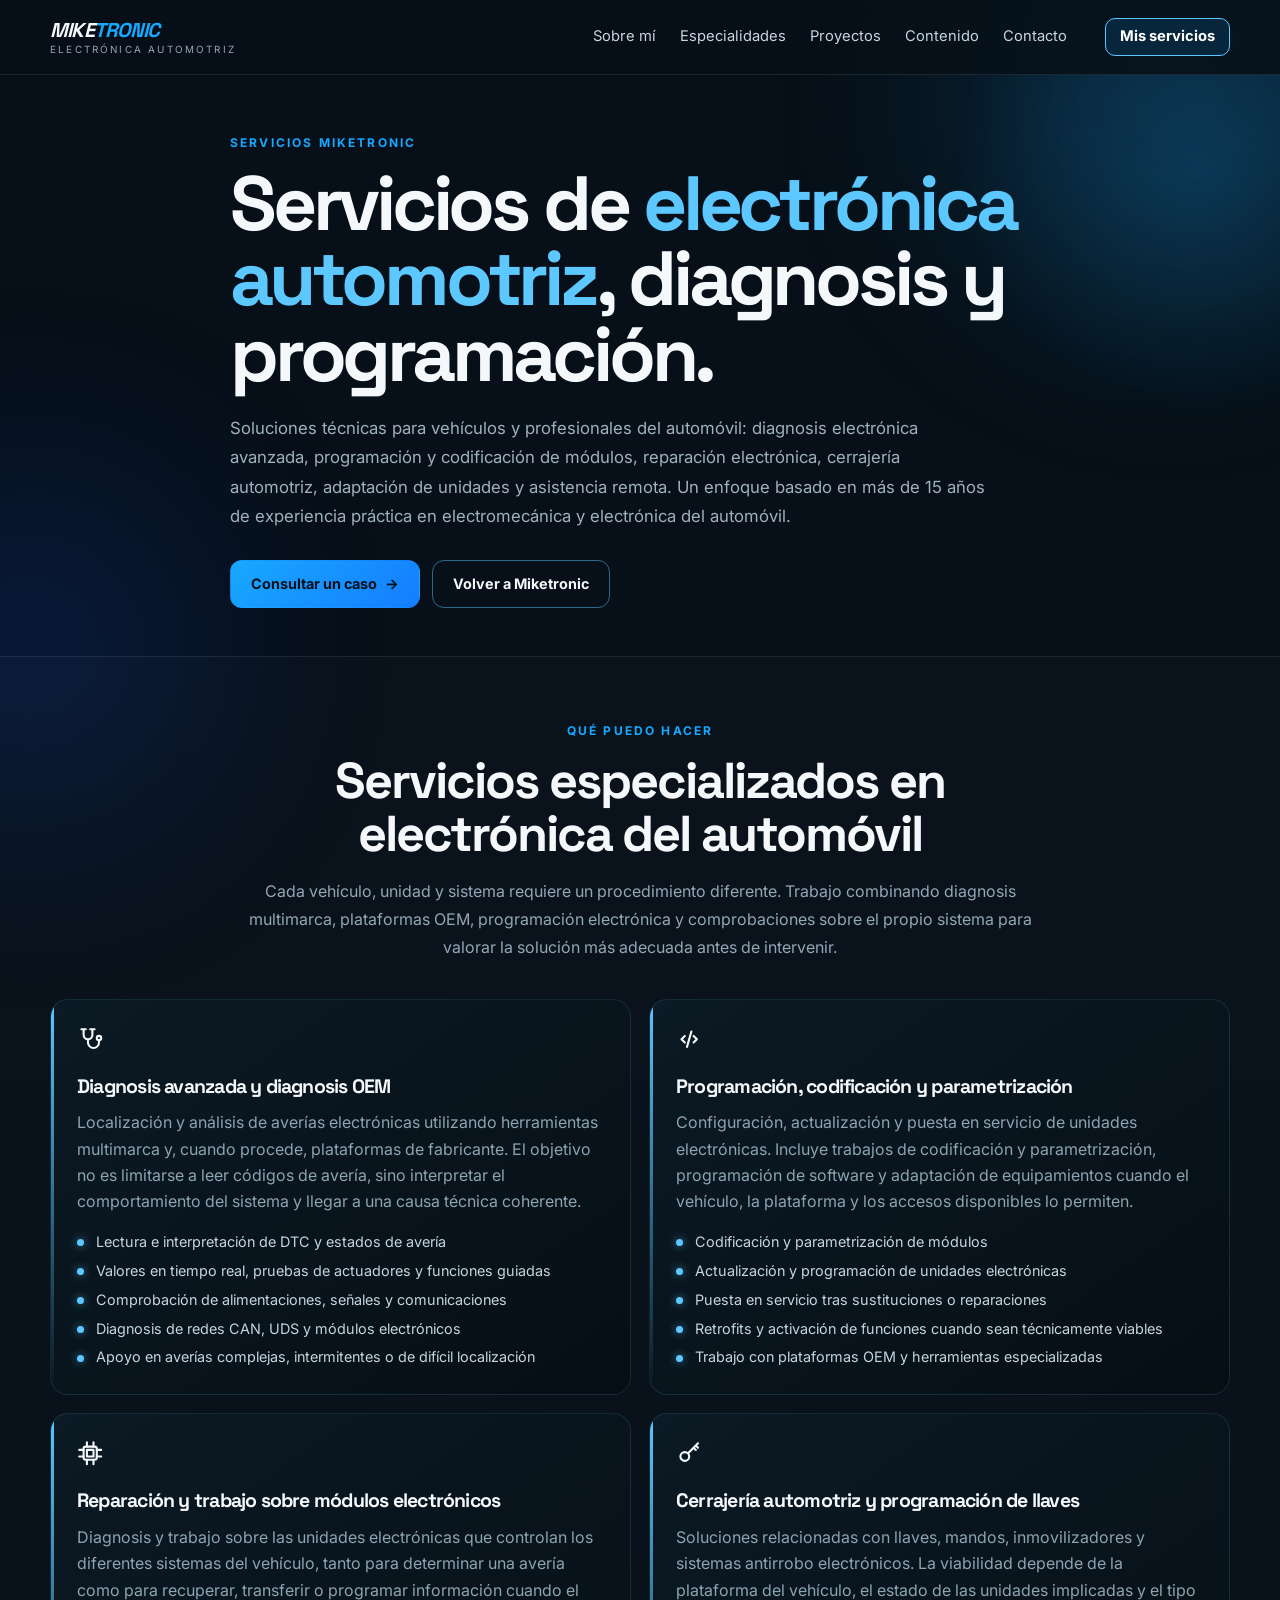
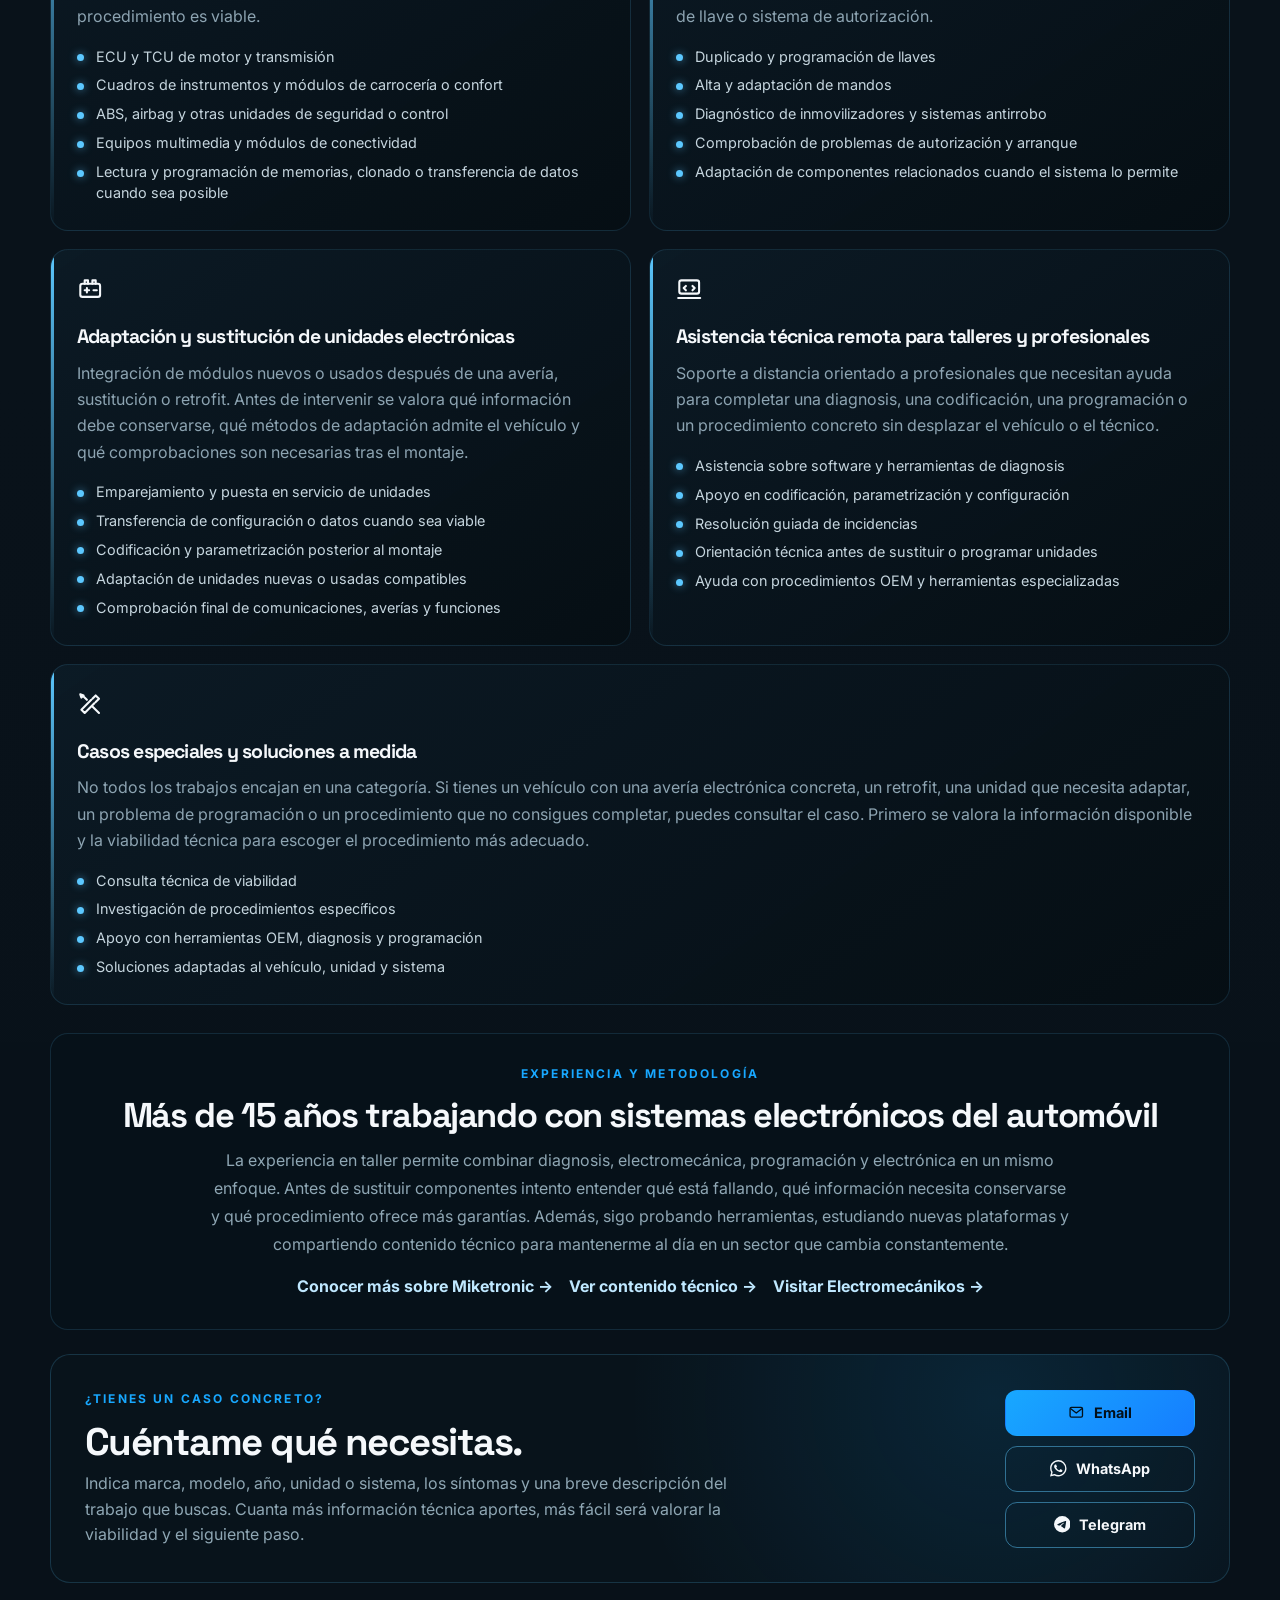
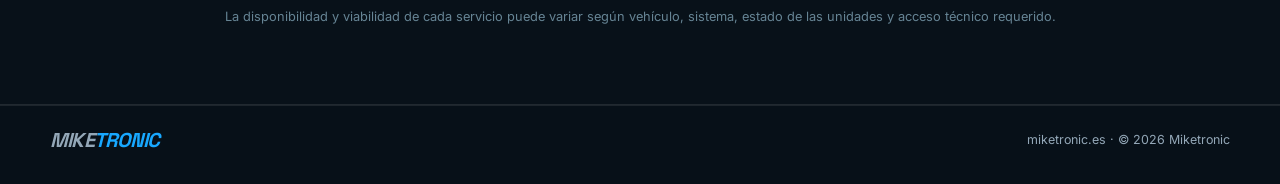
==== commit 175b206b: "Add direct contact buttons to services CTA" ====
--- a/servicios/index.html
+++ b/servicios/index.html
@@ -1 +1 @@
-<!DOCTYPE html><html lang="es"><head><meta charset="UTF-8"><meta name="viewport" content="width=device-width,initial-scale=1.0"><title>Servicios de electrónica automotriz | Diagnosis, programación y llaves - Miketronic</title><meta name="description" content="Servicios de electrónica automotriz Miketronic: diagnosis avanzada, programación y codificación, reparación de módulos, cerrajería, adaptación de unidades y asistencia remota para profesionales."><meta name="robots" content="index, follow, max-image-preview:large"><meta name="theme-color" content="#07111a"><link rel="canonical" href="https://miketronic.es/servicios/"><meta property="og:title" content="Servicios de electrónica automotriz | Miketronic"><meta property="og:description" content="Diagnosis avanzada, programación y codificación, reparación de módulos, cerrajería automotriz, adaptación de unidades y asistencia técnica remota."><meta property="og:type" content="website"><meta property="og:url" content="https://miketronic.es/servicios/"><meta property="og:site_name" content="Miketronic"><meta property="og:locale" content="es_ES"><meta property="og:image" content="https://miketronic.es/assets/about/miketronic-social.jpg"><meta property="og:image:type" content="image/jpeg"><meta property="og:image:width" content="1200"><meta property="og:image:height" content="630"><meta property="og:image:alt" content="Miketronic - Servicios de electrónica automotriz"><meta name="twitter:card" content="summary_large_image"><meta name="twitter:title" content="Servicios de electrónica automotriz | Miketronic"><meta name="twitter:description" content="Diagnosis, programación, reparación de módulos, llaves, adaptación de unidades y asistencia remota para profesionales del automóvil."><meta name="twitter:image" content="https://miketronic.es/assets/about/miketronic-social.jpg"><meta name="twitter:image:alt" content="Miketronic - Servicios de electrónica automotriz"><script type="application/ld+json">{"@context":"https://schema.org","@graph":[{"@type":"WebPage","@id":"https://miketronic.es/servicios/#webpage","url":"https://miketronic.es/servicios/","name":"Servicios de electrónica automotriz | Miketronic","description":"Servicios de electrónica automotriz: diagnosis avanzada, programación y codificación, reparación de módulos, cerrajería automotriz, adaptación de unidades y asistencia técnica remota.","isPartOf":{"@id":"https://miketronic.es/#website"},"about":{"@id":"https://miketronic.es/#miketronic"},"inLanguage":"es"},{"@type":"ItemList","@id":"https://miketronic.es/servicios/#servicios","name":"Servicios de electrónica automotriz Miketronic","itemListElement":[{"@type":"ListItem","position":1,"item":{"@type":"Service","@id":"https://miketronic.es/servicios/#diagnosis","name":"Diagnosis avanzada y diagnosis OEM","provider":{"@id":"https://miketronic.es/#miketronic"},"description":"Diagnosis electrónica avanzada con herramientas multimarca y plataformas de fabricante, interpretación de DTC, valores en tiempo real y análisis de comunicaciones CAN y UDS."}},{"@type":"ListItem","position":2,"item":{"@type":"Service","@id":"https://miketronic.es/servicios/#programacion","name":"Programación, codificación y parametrización","provider":{"@id":"https://miketronic.es/#miketronic"},"description":"Programación, codificación, parametrización, actualización de módulos, puesta en servicio y retrofits cuando el vehículo y el sistema lo permiten."}},{"@type":"ListItem","position":3,"item":{"@type":"Service","@id":"https://miketronic.es/servicios/#modulos","name":"Reparación y trabajo sobre módulos electrónicos","provider":{"@id":"https://miketronic.es/#miketronic"},"description":"Diagnosis y trabajo sobre ECU, TCU, cuadros, ABS, airbag, módulos de carrocería y confort, equipos multimedia y memorias electrónicas."}},{"@type":"ListItem","position":4,"item":{"@type":"Service","@id":"https://miketronic.es/servicios/#cerrajeria","name":"Cerrajería automotriz y programación de llaves","provider":{"@id":"https://miketronic.es/#miketronic"},"description":"Duplicado y programación de llaves y mandos, inmovilizadores, sistemas antirrobo y diagnóstico de problemas de autorización y arranque."}},{"@type":"ListItem","position":5,"item":{"@type":"Service","@id":"https://miketronic.es/servicios/#adaptacion","name":"Adaptación y sustitución de unidades","provider":{"@id":"https://miketronic.es/#miketronic"},"description":"Integración y puesta en servicio de módulos nuevos o usados, transferencia de configuración, codificación y comprobación posterior cuando sea técnicamente viable."}},{"@type":"ListItem","position":6,"item":{"@type":"Service","@id":"https://miketronic.es/servicios/#remoto","name":"Asistencia técnica remota para profesionales","provider":{"@id":"https://miketronic.es/#miketronic"},"description":"Soporte técnico remoto para talleres y profesionales en diagnosis, programación, codificación, configuración de software y resolución guiada de incidencias."}}]}]}</script><link rel="icon" href="/assets/favicon/favicon.ico" sizes="any"><link rel="icon" type="image/png" sizes="32x32" href="/assets/favicon/favicon-32x32.png"><link rel="apple-touch-icon" sizes="180x180" href="/assets/favicon/apple-touch-icon.png"><link rel="manifest" href="/site.webmanifest"><link rel="preconnect" href="https://fonts.googleapis.com"><link rel="preconnect" href="https://fonts.gstatic.com" crossorigin><link rel="preload" as="style" href="https://fonts.googleapis.com/css2?family=Inter:wght@400;500;600;700;800&family=Space+Grotesk:wght@500;600;700&display=optional" onload="this.onload=null;this.rel='stylesheet'"><noscript><link rel="stylesheet" href="https://fonts.googleapis.com/css2?family=Inter:wght@400;500;600;700;800&family=Space+Grotesk:wght@500;600;700&display=optional"></noscript><link rel="stylesheet" href="/styles.css"><style>.site-icon{display:inline-block;width:1.2em;height:1.2em;flex:0 0 auto;vertical-align:-.18em;color:inherit}.service-detail .icon .site-icon{width:1.65em;height:1.65em}.nav-links{align-items:center}.nav-links>a{display:inline-flex;align-items:center;min-height:38px}.services-nav-link{margin-left:14px!important;padding:0 14px!important;border:1px solid #5cc8ff;border-radius:10px;background:rgba(24,168,255,.13);color:#fff!important;font-weight:700}.services-hero{padding-top:58px;padding-bottom:48px;position:relative;overflow:hidden}.services-hero:before{content:"";position:absolute;width:520px;height:520px;border-radius:50%;right:-180px;top:-170px;background:radial-gradient(circle,rgba(24,168,255,.16),transparent 68%);pointer-events:none}.services-hero-copy{max-width:820px}.services-hero h1{font-size:clamp(2.5rem,6vw,5.2rem);line-height:.98;margin:12px 0 22px}.services-hero h1 span{color:#5cc8ff}.services-hero p{max-width:760px;color:#9fb1bc;font-size:1.05rem;line-height:1.75}.services-actions{display:flex;gap:12px;flex-wrap:wrap;margin-top:28px}.services-section{padding:64px 0}.services-intro{text-align:center;max-width:820px;margin:0 auto 38px}.services-intro h2{font-size:clamp(2rem,4vw,3.15rem);margin:8px 0 14px}.services-intro p{line-height:1.75}.service-list{display:grid;grid-template-columns:repeat(2,minmax(0,1fr));gap:18px}.service-detail{position:relative;padding:26px;border:1px solid rgba(92,200,255,.13);border-radius:18px;background:linear-gradient(145deg,rgba(13,28,39,.88),rgba(6,14,20,.94));overflow:hidden;min-height:250px}.service-detail:before{content:"";position:absolute;left:0;top:0;width:3px;height:100%;background:linear-gradient(#5cc8ff,transparent)}.service-detail .icon{margin-bottom:20px}.service-detail h2{font-size:1.22rem;margin:0 0 12px}.service-detail p{color:#8da4b2;line-height:1.65;margin:0 0 17px}.service-detail ul{list-style:none;margin:0;padding:0;display:grid;gap:8px}.service-detail li{position:relative;padding-left:19px;color:#c5d5de;font-size:.9rem;line-height:1.45}.service-detail li:before{content:"";position:absolute;left:0;top:.52em;width:7px;height:7px;border-radius:50%;background:#5cc8ff;box-shadow:0 0 9px rgba(92,200,255,.65)}.service-wide{grid-column:span 2}.experience-block{margin:28px 0 0;padding:30px;border:1px solid rgba(92,200,255,.14);border-radius:18px;background:rgba(8,19,27,.72);text-align:center}.experience-block h2{margin:8px 0 12px;font-size:clamp(1.55rem,3vw,2.15rem)}.experience-block p{max-width:860px;margin:0 auto;color:#8fa7b4;line-height:1.75}.experience-links{margin-top:16px;display:flex;gap:16px;justify-content:center;flex-wrap:wrap}.experience-links a{color:#bfe8ff;text-decoration:none;font-weight:700}.experience-links a:hover{color:#5cc8ff}.service-cta{margin-top:24px;padding:34px;border:1px solid rgba(92,200,255,.18);border-radius:20px;background:radial-gradient(circle at 80% 20%,rgba(24,168,255,.12),transparent 38%),#08131b;display:flex;align-items:center;justify-content:space-between;gap:24px}.service-cta h2{margin:0 0 8px;font-size:clamp(1.6rem,3vw,2.4rem)}.service-cta p{margin:0;color:#8fa7b4;max-width:650px}.service-cta .btn{flex:0 0 auto}.services-note{text-align:center;margin-top:24px;color:#668494;font-size:.8rem}@media(max-width:820px){.service-list{grid-template-columns:1fr}.service-wide{grid-column:auto}.service-cta{flex-direction:column;text-align:center}.services-hero-copy{text-align:center;margin:auto}.services-actions{justify-content:center}}@media(max-width:620px){.services-hero{padding-top:42px;padding-bottom:40px}.services-section{padding:52px 0}.service-detail{padding:22px;text-align:center;min-height:0}.service-detail .icon{margin-left:auto;margin-right:auto}.service-detail li{text-align:left}.services-nav-link{margin:8px 0 0!important;text-align:center;padding:0 14px!important}.service-cta{padding:26px 20px}.experience-block{padding:24px 20px}}</style></head><body><div class="page-glow glow-a"></div><div class="page-glow glow-b"></div><header class="site-header"><div class="container nav-wrap"><a class="brand" href="/" aria-label="Ir a la página principal de Miketronic"><span class="brand-main">MIKE<span>TRONIC</span></span><span class="brand-sub">electrónica automotriz</span></a><button class="menu-toggle" aria-label="Abrir menú" aria-expanded="false">☰</button><nav class="nav-links" aria-label="Navegación principal"><a href="/#sobre-mi">Sobre mí</a><a href="/#especialidades">Especialidades</a><a href="/#proyectos">Proyectos</a><a href="/#contenido">Contenido</a><a href="/#contacto">Contacto</a><a class="services-nav-link" href="/servicios/" aria-current="page">Mis servicios</a></nav></div></header><main><section class="services-hero"><div class="container services-hero-copy"><div class="eyebrow">SERVICIOS MIKETRONIC</div><h1>Servicios de <span>electrónica automotriz</span>, diagnosis y programación.</h1><p>Soluciones técnicas para vehículos y profesionales del automóvil: diagnosis electrónica avanzada, programación y codificación de módulos, reparación electrónica, cerrajería automotriz, adaptación de unidades y asistencia remota. Un enfoque basado en más de 15 años de experiencia práctica en electromecánica y electrónica del automóvil.</p><div class="services-actions"><a class="btn btn-primary" href="/#contacto">Consultar un caso <span>→</span></a><a class="btn btn-ghost" href="/">Volver a Miketronic</a></div></div></section><section class="services-section section-dark"><div class="container"><div class="services-intro"><div class="eyebrow">QUÉ PUEDO HACER</div><h2>Servicios especializados en electrónica del automóvil</h2><p class="muted">Cada vehículo, unidad y sistema requiere un procedimiento diferente. Trabajo combinando diagnosis multimarca, plataformas OEM, programación electrónica y comprobaciones sobre el propio sistema para valorar la solución más adecuada antes de intervenir.</p></div><div class="service-list"><article class="service-detail" id="diagnosis"><div class="icon"><i class="fa-solid fa-stethoscope"></i></div><h2>Diagnosis avanzada y diagnosis OEM</h2><p>Localización y análisis de averías electrónicas utilizando herramientas multimarca y, cuando procede, plataformas de fabricante. El objetivo no es limitarse a leer códigos de avería, sino interpretar el comportamiento del sistema y llegar a una causa técnica coherente.</p><ul><li>Lectura e interpretación de DTC y estados de avería</li><li>Valores en tiempo real, pruebas de actuadores y funciones guiadas</li><li>Comprobación de alimentaciones, señales y comunicaciones</li><li>Diagnosis de redes CAN, UDS y módulos electrónicos</li><li>Apoyo en averías complejas, intermitentes o de difícil localización</li></ul></article><article class="service-detail" id="programacion"><div class="icon"><i class="fa-solid fa-code"></i></div><h2>Programación, codificación y parametrización</h2><p>Configuración, actualización y puesta en servicio de unidades electrónicas. Incluye trabajos de codificación y parametrización, programación de software y adaptación de equipamientos cuando el vehículo, la plataforma y los accesos disponibles lo permiten.</p><ul><li>Codificación y parametrización de módulos</li><li>Actualización y programación de unidades electrónicas</li><li>Puesta en servicio tras sustituciones o reparaciones</li><li>Retrofits y activación de funciones cuando sean técnicamente viables</li><li>Trabajo con plataformas OEM y herramientas especializadas</li></ul></article><article class="service-detail" id="modulos"><div class="icon"><i class="fa-solid fa-microchip"></i></div><h2>Reparación y trabajo sobre módulos electrónicos</h2><p>Diagnosis y trabajo sobre las unidades electrónicas que controlan los diferentes sistemas del vehículo, tanto para determinar una avería como para recuperar, transferir o programar información cuando el procedimiento es viable.</p><ul><li>ECU y TCU de motor y transmisión</li><li>Cuadros de instrumentos y módulos de carrocería o confort</li><li>ABS, airbag y otras unidades de seguridad o control</li><li>Equipos multimedia y módulos de conectividad</li><li>Lectura y programación de memorias, clonado o transferencia de datos cuando sea posible</li></ul></article><article class="service-detail" id="cerrajeria"><div class="icon"><i class="fa-solid fa-key"></i></div><h2>Cerrajería automotriz y programación de llaves</h2><p>Soluciones relacionadas con llaves, mandos, inmovilizadores y sistemas antirrobo electrónicos. La viabilidad depende de la plataforma del vehículo, el estado de las unidades implicadas y el tipo de llave o sistema de autorización.</p><ul><li>Duplicado y programación de llaves</li><li>Alta y adaptación de mandos</li><li>Diagnóstico de inmovilizadores y sistemas antirrobo</li><li>Comprobación de problemas de autorización y arranque</li><li>Adaptación de componentes relacionados cuando el sistema lo permite</li></ul></article><article class="service-detail" id="adaptacion"><div class="icon"><i class="fa-solid fa-car-battery"></i></div><h2>Adaptación y sustitución de unidades electrónicas</h2><p>Integración de módulos nuevos o usados después de una avería, sustitución o retrofit. Antes de intervenir se valora qué información debe conservarse, qué métodos de adaptación admite el vehículo y qué comprobaciones son necesarias tras el montaje.</p><ul><li>Emparejamiento y puesta en servicio de unidades</li><li>Transferencia de configuración o datos cuando sea viable</li><li>Codificación y parametrización posterior al montaje</li><li>Adaptación de unidades nuevas o usadas compatibles</li><li>Comprobación final de comunicaciones, averías y funciones</li></ul></article><article class="service-detail" id="remoto"><div class="icon"><i class="fa-solid fa-laptop-code"></i></div><h2>Asistencia técnica remota para talleres y profesionales</h2><p>Soporte a distancia orientado a profesionales que necesitan ayuda para completar una diagnosis, una codificación, una programación o un procedimiento concreto sin desplazar el vehículo o el técnico.</p><ul><li>Asistencia sobre software y herramientas de diagnosis</li><li>Apoyo en codificación, parametrización y configuración</li><li>Resolución guiada de incidencias</li><li>Orientación técnica antes de sustituir o programar unidades</li><li>Ayuda con procedimientos OEM y herramientas especializadas</li></ul></article><article class="service-detail service-wide"><div class="icon"><i class="fa-solid fa-screwdriver-wrench"></i></div><h2>Casos especiales y soluciones a medida</h2><p>No todos los trabajos encajan en una categoría. Si tienes un vehículo con una avería electrónica concreta, un retrofit, una unidad que necesita adaptar, un problema de programación o un procedimiento que no consigues completar, puedes consultar el caso. Primero se valora la información disponible y la viabilidad técnica para escoger el procedimiento más adecuado.</p><ul><li>Consulta técnica de viabilidad</li><li>Investigación de procedimientos específicos</li><li>Apoyo con herramientas OEM, diagnosis y programación</li><li>Soluciones adaptadas al vehículo, unidad y sistema</li></ul></article></div><section class="experience-block" aria-labelledby="experiencia-servicios"><div class="eyebrow">EXPERIENCIA Y METODOLOGÍA</div><h2 id="experiencia-servicios">Más de 15 años trabajando con sistemas electrónicos del automóvil</h2><p>La experiencia en taller permite combinar diagnosis, electromecánica, programación y electrónica en un mismo enfoque. Antes de sustituir componentes intento entender qué está fallando, qué información necesita conservarse y qué procedimiento ofrece más garantías. Además, sigo probando herramientas, estudiando nuevas plataformas y compartiendo contenido técnico para mantenerme al día en un sector que cambia constantemente.</p><div class="experience-links"><a href="/#sobre-mi">Conocer más sobre Miketronic →</a><a href="/#contenido">Ver contenido técnico →</a><a href="https://www.electromecanikos.es/" target="_blank" rel="noopener noreferrer">Visitar Electromecánikos →</a></div></section><div class="service-cta"><div><div class="eyebrow">¿TIENES UN CASO CONCRETO?</div><h2>Cuéntame qué necesitas.</h2><p>Indica marca, modelo, año, unidad o sistema, los síntomas y una breve descripción del trabajo que buscas. Cuanta más información técnica aportes, más fácil será valorar la viabilidad y el siguiente paso.</p></div><a class="btn btn-primary" href="/#contacto">Contactar <span>→</span></a></div><p class="services-note">La disponibilidad y viabilidad de cada servicio puede variar según vehículo, sistema, estado de las unidades y acceso técnico requerido.</p></div></section></main><footer class="site-footer"><div class="container footer-wrap"><div class="brand footer-brand"><span class="brand-main">MIKE<span>TRONIC</span></span></div><div>miketronic.es · © <span id="year"></span> Miketronic</div></div></footer><script>const menuToggle=document.querySelector('.menu-toggle'),navLinks=document.querySelector('.nav-links');menuToggle?.addEventListener('click',()=>{const open=navLinks.classList.toggle('open');menuToggle.setAttribute('aria-expanded',String(open))});document.querySelectorAll('.nav-links a').forEach(a=>a.addEventListener('click',()=>{navLinks.classList.remove('open');menuToggle?.setAttribute('aria-expanded','false')}));const year=document.getElementById('year');if(year)year.textContent=new Date().getFullYear();</script><script src="/icons.js" defer></script></body></html>+<!DOCTYPE html><html lang="es"><head><meta charset="UTF-8"><meta name="viewport" content="width=device-width,initial-scale=1.0"><title>Servicios de electrónica automotriz | Diagnosis, programación y llaves - Miketronic</title><meta name="description" content="Servicios de electrónica automotriz Miketronic: diagnosis avanzada, programación y codificación, reparación de módulos, cerrajería, adaptación de unidades y asistencia remota para profesionales."><meta name="robots" content="index, follow, max-image-preview:large"><meta name="theme-color" content="#07111a"><link rel="canonical" href="https://miketronic.es/servicios/"><meta property="og:title" content="Servicios de electrónica automotriz | Miketronic"><meta property="og:description" content="Diagnosis avanzada, programación y codificación, reparación de módulos, cerrajería automotriz, adaptación de unidades y asistencia técnica remota."><meta property="og:type" content="website"><meta property="og:url" content="https://miketronic.es/servicios/"><meta property="og:site_name" content="Miketronic"><meta property="og:locale" content="es_ES"><meta property="og:image" content="https://miketronic.es/assets/about/miketronic-social.jpg"><meta property="og:image:type" content="image/jpeg"><meta property="og:image:width" content="1200"><meta property="og:image:height" content="630"><meta property="og:image:alt" content="Miketronic - Servicios de electrónica automotriz"><meta name="twitter:card" content="summary_large_image"><meta name="twitter:title" content="Servicios de electrónica automotriz | Miketronic"><meta name="twitter:description" content="Diagnosis, programación, reparación de módulos, llaves, adaptación de unidades y asistencia remota para profesionales del automóvil."><meta name="twitter:image" content="https://miketronic.es/assets/about/miketronic-social.jpg"><meta name="twitter:image:alt" content="Miketronic - Servicios de electrónica automotriz"><script type="application/ld+json">{"@context":"https://schema.org","@graph":[{"@type":"WebPage","@id":"https://miketronic.es/servicios/#webpage","url":"https://miketronic.es/servicios/","name":"Servicios de electrónica automotriz | Miketronic","description":"Servicios de electrónica automotriz: diagnosis avanzada, programación y codificación, reparación de módulos, cerrajería automotriz, adaptación de unidades y asistencia técnica remota.","isPartOf":{"@id":"https://miketronic.es/#website"},"about":{"@id":"https://miketronic.es/#miketronic"},"inLanguage":"es"},{"@type":"ItemList","@id":"https://miketronic.es/servicios/#servicios","name":"Servicios de electrónica automotriz Miketronic","itemListElement":[{"@type":"ListItem","position":1,"item":{"@type":"Service","@id":"https://miketronic.es/servicios/#diagnosis","name":"Diagnosis avanzada y diagnosis OEM","provider":{"@id":"https://miketronic.es/#miketronic"},"description":"Diagnosis electrónica avanzada con herramientas multimarca y plataformas de fabricante, interpretación de DTC, valores en tiempo real y análisis de comunicaciones CAN y UDS."}},{"@type":"ListItem","position":2,"item":{"@type":"Service","@id":"https://miketronic.es/servicios/#programacion","name":"Programación, codificación y parametrización","provider":{"@id":"https://miketronic.es/#miketronic"},"description":"Programación, codificación, parametrización, actualización de módulos, puesta en servicio y retrofits cuando el vehículo y el sistema lo permiten."}},{"@type":"ListItem","position":3,"item":{"@type":"Service","@id":"https://miketronic.es/servicios/#modulos","name":"Reparación y trabajo sobre módulos electrónicos","provider":{"@id":"https://miketronic.es/#miketronic"},"description":"Diagnosis y trabajo sobre ECU, TCU, cuadros, ABS, airbag, módulos de carrocería y confort, equipos multimedia y memorias electrónicas."}},{"@type":"ListItem","position":4,"item":{"@type":"Service","@id":"https://miketronic.es/servicios/#cerrajeria","name":"Cerrajería automotriz y programación de llaves","provider":{"@id":"https://miketronic.es/#miketronic"},"description":"Duplicado y programación de llaves y mandos, inmovilizadores, sistemas antirrobo y diagnóstico de problemas de autorización y arranque."}},{"@type":"ListItem","position":5,"item":{"@type":"Service","@id":"https://miketronic.es/servicios/#adaptacion","name":"Adaptación y sustitución de unidades","provider":{"@id":"https://miketronic.es/#miketronic"},"description":"Integración y puesta en servicio de módulos nuevos o usados, transferencia de configuración, codificación y comprobación posterior cuando sea técnicamente viable."}},{"@type":"ListItem","position":6,"item":{"@type":"Service","@id":"https://miketronic.es/servicios/#remoto","name":"Asistencia técnica remota para profesionales","provider":{"@id":"https://miketronic.es/#miketronic"},"description":"Soporte técnico remoto para talleres y profesionales en diagnosis, programación, codificación, configuración de software y resolución guiada de incidencias."}}]}]}</script><link rel="icon" href="/assets/favicon/favicon.ico" sizes="any"><link rel="icon" type="image/png" sizes="32x32" href="/assets/favicon/favicon-32x32.png"><link rel="apple-touch-icon" sizes="180x180" href="/assets/favicon/apple-touch-icon.png"><link rel="manifest" href="/site.webmanifest"><link rel="preconnect" href="https://fonts.googleapis.com"><link rel="preconnect" href="https://fonts.gstatic.com" crossorigin><link rel="preload" as="style" href="https://fonts.googleapis.com/css2?family=Inter:wght@400;500;600;700;800&family=Space+Grotesk:wght@500;600;700&display=optional" onload="this.onload=null;this.rel='stylesheet'"><noscript><link rel="stylesheet" href="https://fonts.googleapis.com/css2?family=Inter:wght@400;500;600;700;800&family=Space+Grotesk:wght@500;600;700&display=optional"></noscript><link rel="stylesheet" href="/styles.css"><style>.site-icon{display:inline-block;width:1.2em;height:1.2em;flex:0 0 auto;vertical-align:-.18em;color:inherit}.service-detail .icon .site-icon{width:1.65em;height:1.65em}.nav-links{align-items:center}.nav-links>a{display:inline-flex;align-items:center;min-height:38px}.services-nav-link{margin-left:14px!important;padding:0 14px!important;border:1px solid #5cc8ff;border-radius:10px;background:rgba(24,168,255,.13);color:#fff!important;font-weight:700}.services-hero{padding-top:58px;padding-bottom:48px;position:relative;overflow:hidden}.services-hero:before{content:"";position:absolute;width:520px;height:520px;border-radius:50%;right:-180px;top:-170px;background:radial-gradient(circle,rgba(24,168,255,.16),transparent 68%);pointer-events:none}.services-hero-copy{max-width:820px}.services-hero h1{font-size:clamp(2.5rem,6vw,5.2rem);line-height:.98;margin:12px 0 22px}.services-hero h1 span{color:#5cc8ff}.services-hero p{max-width:760px;color:#9fb1bc;font-size:1.05rem;line-height:1.75}.services-actions{display:flex;gap:12px;flex-wrap:wrap;margin-top:28px}.services-section{padding:64px 0}.services-intro{text-align:center;max-width:820px;margin:0 auto 38px}.services-intro h2{font-size:clamp(2rem,4vw,3.15rem);margin:8px 0 14px}.services-intro p{line-height:1.75}.service-list{display:grid;grid-template-columns:repeat(2,minmax(0,1fr));gap:18px}.service-detail{position:relative;padding:26px;border:1px solid rgba(92,200,255,.13);border-radius:18px;background:linear-gradient(145deg,rgba(13,28,39,.88),rgba(6,14,20,.94));overflow:hidden;min-height:250px}.service-detail:before{content:"";position:absolute;left:0;top:0;width:3px;height:100%;background:linear-gradient(#5cc8ff,transparent)}.service-detail .icon{margin-bottom:20px}.service-detail h2{font-size:1.22rem;margin:0 0 12px}.service-detail p{color:#8da4b2;line-height:1.65;margin:0 0 17px}.service-detail ul{list-style:none;margin:0;padding:0;display:grid;gap:8px}.service-detail li{position:relative;padding-left:19px;color:#c5d5de;font-size:.9rem;line-height:1.45}.service-detail li:before{content:"";position:absolute;left:0;top:.52em;width:7px;height:7px;border-radius:50%;background:#5cc8ff;box-shadow:0 0 9px rgba(92,200,255,.65)}.service-wide{grid-column:span 2}.experience-block{margin:28px 0 0;padding:30px;border:1px solid rgba(92,200,255,.14);border-radius:18px;background:rgba(8,19,27,.72);text-align:center}.experience-block h2{margin:8px 0 12px;font-size:clamp(1.55rem,3vw,2.15rem)}.experience-block p{max-width:860px;margin:0 auto;color:#8fa7b4;line-height:1.75}.experience-links{margin-top:16px;display:flex;gap:16px;justify-content:center;flex-wrap:wrap}.experience-links a{color:#bfe8ff;text-decoration:none;font-weight:700}.experience-links a:hover{color:#5cc8ff}.service-cta{margin-top:24px;padding:34px;border:1px solid rgba(92,200,255,.18);border-radius:20px;background:radial-gradient(circle at 80% 20%,rgba(24,168,255,.12),transparent 38%),#08131b;display:flex;align-items:center;justify-content:space-between;gap:24px}.service-cta h2{margin:0 0 8px;font-size:clamp(1.6rem,3vw,2.4rem)}.service-cta p{margin:0;color:#8fa7b4;max-width:650px}.service-contact-actions{flex:0 0 190px;display:flex;flex-direction:column;gap:10px}.service-contact-actions .btn{width:190px;min-height:46px;display:flex;align-items:center;justify-content:center;gap:9px;padding:0 16px}.service-contact-actions .site-icon{width:1.15em;height:1.15em}.services-note{text-align:center;margin-top:24px;color:#668494;font-size:.8rem}@media(max-width:820px){.service-list{grid-template-columns:1fr}.service-wide{grid-column:auto}.service-cta{flex-direction:column;text-align:center}.service-contact-actions{flex-basis:auto;align-items:center}.services-hero-copy{text-align:center;margin:auto}.services-actions{justify-content:center}}@media(max-width:620px){.services-hero{padding-top:42px;padding-bottom:40px}.services-section{padding:52px 0}.service-detail{padding:22px;text-align:center;min-height:0}.service-detail .icon{margin-left:auto;margin-right:auto}.service-detail li{text-align:left}.services-nav-link{margin:8px 0 0!important;text-align:center;padding:0 14px!important}.service-cta{padding:26px 20px}.experience-block{padding:24px 20px}}</style></head><body><div class="page-glow glow-a"></div><div class="page-glow glow-b"></div><header class="site-header"><div class="container nav-wrap"><a class="brand" href="/" aria-label="Ir a la página principal de Miketronic"><span class="brand-main">MIKE<span>TRONIC</span></span><span class="brand-sub">electrónica automotriz</span></a><button class="menu-toggle" aria-label="Abrir menú" aria-expanded="false">☰</button><nav class="nav-links" aria-label="Navegación principal"><a href="/#sobre-mi">Sobre mí</a><a href="/#especialidades">Especialidades</a><a href="/#proyectos">Proyectos</a><a href="/#contenido">Contenido</a><a href="/#contacto">Contacto</a><a class="services-nav-link" href="/servicios/" aria-current="page">Mis servicios</a></nav></div></header><main><section class="services-hero"><div class="container services-hero-copy"><div class="eyebrow">SERVICIOS MIKETRONIC</div><h1>Servicios de <span>electrónica automotriz</span>, diagnosis y programación.</h1><p>Soluciones técnicas para vehículos y profesionales del automóvil: diagnosis electrónica avanzada, programación y codificación de módulos, reparación electrónica, cerrajería automotriz, adaptación de unidades y asistencia remota. Un enfoque basado en más de 15 años de experiencia práctica en electromecánica y electrónica del automóvil.</p><div class="services-actions"><a class="btn btn-primary" href="/#contacto">Consultar un caso <span>→</span></a><a class="btn btn-ghost" href="/">Volver a Miketronic</a></div></div></section><section class="services-section section-dark"><div class="container"><div class="services-intro"><div class="eyebrow">QUÉ PUEDO HACER</div><h2>Servicios especializados en electrónica del automóvil</h2><p class="muted">Cada vehículo, unidad y sistema requiere un procedimiento diferente. Trabajo combinando diagnosis multimarca, plataformas OEM, programación electrónica y comprobaciones sobre el propio sistema para valorar la solución más adecuada antes de intervenir.</p></div><div class="service-list"><article class="service-detail" id="diagnosis"><div class="icon"><i class="fa-solid fa-stethoscope"></i></div><h2>Diagnosis avanzada y diagnosis OEM</h2><p>Localización y análisis de averías electrónicas utilizando herramientas multimarca y, cuando procede, plataformas de fabricante. El objetivo no es limitarse a leer códigos de avería, sino interpretar el comportamiento del sistema y llegar a una causa técnica coherente.</p><ul><li>Lectura e interpretación de DTC y estados de avería</li><li>Valores en tiempo real, pruebas de actuadores y funciones guiadas</li><li>Comprobación de alimentaciones, señales y comunicaciones</li><li>Diagnosis de redes CAN, UDS y módulos electrónicos</li><li>Apoyo en averías complejas, intermitentes o de difícil localización</li></ul></article><article class="service-detail" id="programacion"><div class="icon"><i class="fa-solid fa-code"></i></div><h2>Programación, codificación y parametrización</h2><p>Configuración, actualización y puesta en servicio de unidades electrónicas. Incluye trabajos de codificación y parametrización, programación de software y adaptación de equipamientos cuando el vehículo, la plataforma y los accesos disponibles lo permiten.</p><ul><li>Codificación y parametrización de módulos</li><li>Actualización y programación de unidades electrónicas</li><li>Puesta en servicio tras sustituciones o reparaciones</li><li>Retrofits y activación de funciones cuando sean técnicamente viables</li><li>Trabajo con plataformas OEM y herramientas especializadas</li></ul></article><article class="service-detail" id="modulos"><div class="icon"><i class="fa-solid fa-microchip"></i></div><h2>Reparación y trabajo sobre módulos electrónicos</h2><p>Diagnosis y trabajo sobre las unidades electrónicas que controlan los diferentes sistemas del vehículo, tanto para determinar una avería como para recuperar, transferir o programar información cuando el procedimiento es viable.</p><ul><li>ECU y TCU de motor y transmisión</li><li>Cuadros de instrumentos y módulos de carrocería o confort</li><li>ABS, airbag y otras unidades de seguridad o control</li><li>Equipos multimedia y módulos de conectividad</li><li>Lectura y programación de memorias, clonado o transferencia de datos cuando sea posible</li></ul></article><article class="service-detail" id="cerrajeria"><div class="icon"><i class="fa-solid fa-key"></i></div><h2>Cerrajería automotriz y programación de llaves</h2><p>Soluciones relacionadas con llaves, mandos, inmovilizadores y sistemas antirrobo electrónicos. La viabilidad depende de la plataforma del vehículo, el estado de las unidades implicadas y el tipo de llave o sistema de autorización.</p><ul><li>Duplicado y programación de llaves</li><li>Alta y adaptación de mandos</li><li>Diagnóstico de inmovilizadores y sistemas antirrobo</li><li>Comprobación de problemas de autorización y arranque</li><li>Adaptación de componentes relacionados cuando el sistema lo permite</li></ul></article><article class="service-detail" id="adaptacion"><div class="icon"><i class="fa-solid fa-car-battery"></i></div><h2>Adaptación y sustitución de unidades electrónicas</h2><p>Integración de módulos nuevos o usados después de una avería, sustitución o retrofit. Antes de intervenir se valora qué información debe conservarse, qué métodos de adaptación admite el vehículo y qué comprobaciones son necesarias tras el montaje.</p><ul><li>Emparejamiento y puesta en servicio de unidades</li><li>Transferencia de configuración o datos cuando sea viable</li><li>Codificación y parametrización posterior al montaje</li><li>Adaptación de unidades nuevas o usadas compatibles</li><li>Comprobación final de comunicaciones, averías y funciones</li></ul></article><article class="service-detail" id="remoto"><div class="icon"><i class="fa-solid fa-laptop-code"></i></div><h2>Asistencia técnica remota para talleres y profesionales</h2><p>Soporte a distancia orientado a profesionales que necesitan ayuda para completar una diagnosis, una codificación, una programación o un procedimiento concreto sin desplazar el vehículo o el técnico.</p><ul><li>Asistencia sobre software y herramientas de diagnosis</li><li>Apoyo en codificación, parametrización y configuración</li><li>Resolución guiada de incidencias</li><li>Orientación técnica antes de sustituir o programar unidades</li><li>Ayuda con procedimientos OEM y herramientas especializadas</li></ul></article><article class="service-detail service-wide"><div class="icon"><i class="fa-solid fa-screwdriver-wrench"></i></div><h2>Casos especiales y soluciones a medida</h2><p>No todos los trabajos encajan en una categoría. Si tienes un vehículo con una avería electrónica concreta, un retrofit, una unidad que necesita adaptar, un problema de programación o un procedimiento que no consigues completar, puedes consultar el caso. Primero se valora la información disponible y la viabilidad técnica para escoger el procedimiento más adecuado.</p><ul><li>Consulta técnica de viabilidad</li><li>Investigación de procedimientos específicos</li><li>Apoyo con herramientas OEM, diagnosis y programación</li><li>Soluciones adaptadas al vehículo, unidad y sistema</li></ul></article></div><section class="experience-block" aria-labelledby="experiencia-servicios"><div class="eyebrow">EXPERIENCIA Y METODOLOGÍA</div><h2 id="experiencia-servicios">Más de 15 años trabajando con sistemas electrónicos del automóvil</h2><p>La experiencia en taller permite combinar diagnosis, electromecánica, programación y electrónica en un mismo enfoque. Antes de sustituir componentes intento entender qué está fallando, qué información necesita conservarse y qué procedimiento ofrece más garantías. Además, sigo probando herramientas, estudiando nuevas plataformas y compartiendo contenido técnico para mantenerme al día en un sector que cambia constantemente.</p><div class="experience-links"><a href="/#sobre-mi">Conocer más sobre Miketronic →</a><a href="/#contenido">Ver contenido técnico →</a><a href="https://www.electromecanikos.es/" target="_blank" rel="noopener noreferrer">Visitar Electromecánikos →</a></div></section><div class="service-cta"><div><div class="eyebrow">¿TIENES UN CASO CONCRETO?</div><h2>Cuéntame qué necesitas.</h2><p>Indica marca, modelo, año, unidad o sistema, los síntomas y una breve descripción del trabajo que buscas. Cuanta más información técnica aportes, más fácil será valorar la viabilidad y el siguiente paso.</p></div><div class="service-contact-actions"><a class="btn btn-primary" href="mailto:miketronic.es@gmail.com"><i class="fa-solid fa-envelope"></i> Email</a><a class="btn btn-ghost" href="https://wa.me/34622486968" target="_blank" rel="noopener noreferrer"><i class="fa-brands fa-whatsapp"></i> WhatsApp</a><a class="btn btn-ghost" href="https://t.me/mike_miketronic" target="_blank" rel="noopener noreferrer"><i class="fa-brands fa-telegram"></i> Telegram</a></div></div><p class="services-note">La disponibilidad y viabilidad de cada servicio puede variar según vehículo, sistema, estado de las unidades y acceso técnico requerido.</p></div></section></main><footer class="site-footer"><div class="container footer-wrap"><div class="brand footer-brand"><span class="brand-main">MIKE<span>TRONIC</span></span></div><div>miketronic.es · © <span id="year"></span> Miketronic</div></div></footer><script>const menuToggle=document.querySelector('.menu-toggle'),navLinks=document.querySelector('.nav-links');menuToggle?.addEventListener('click',()=>{const open=navLinks.classList.toggle('open');menuToggle.setAttribute('aria-expanded',String(open))});document.querySelectorAll('.nav-links a').forEach(a=>a.addEventListener('click',()=>{navLinks.classList.remove('open');menuToggle?.setAttribute('aria-expanded','false')}));const year=document.getElementById('year');if(year)year.textContent=new Date().getFullYear();</script><script src="/icons.js" defer></script></body></html>
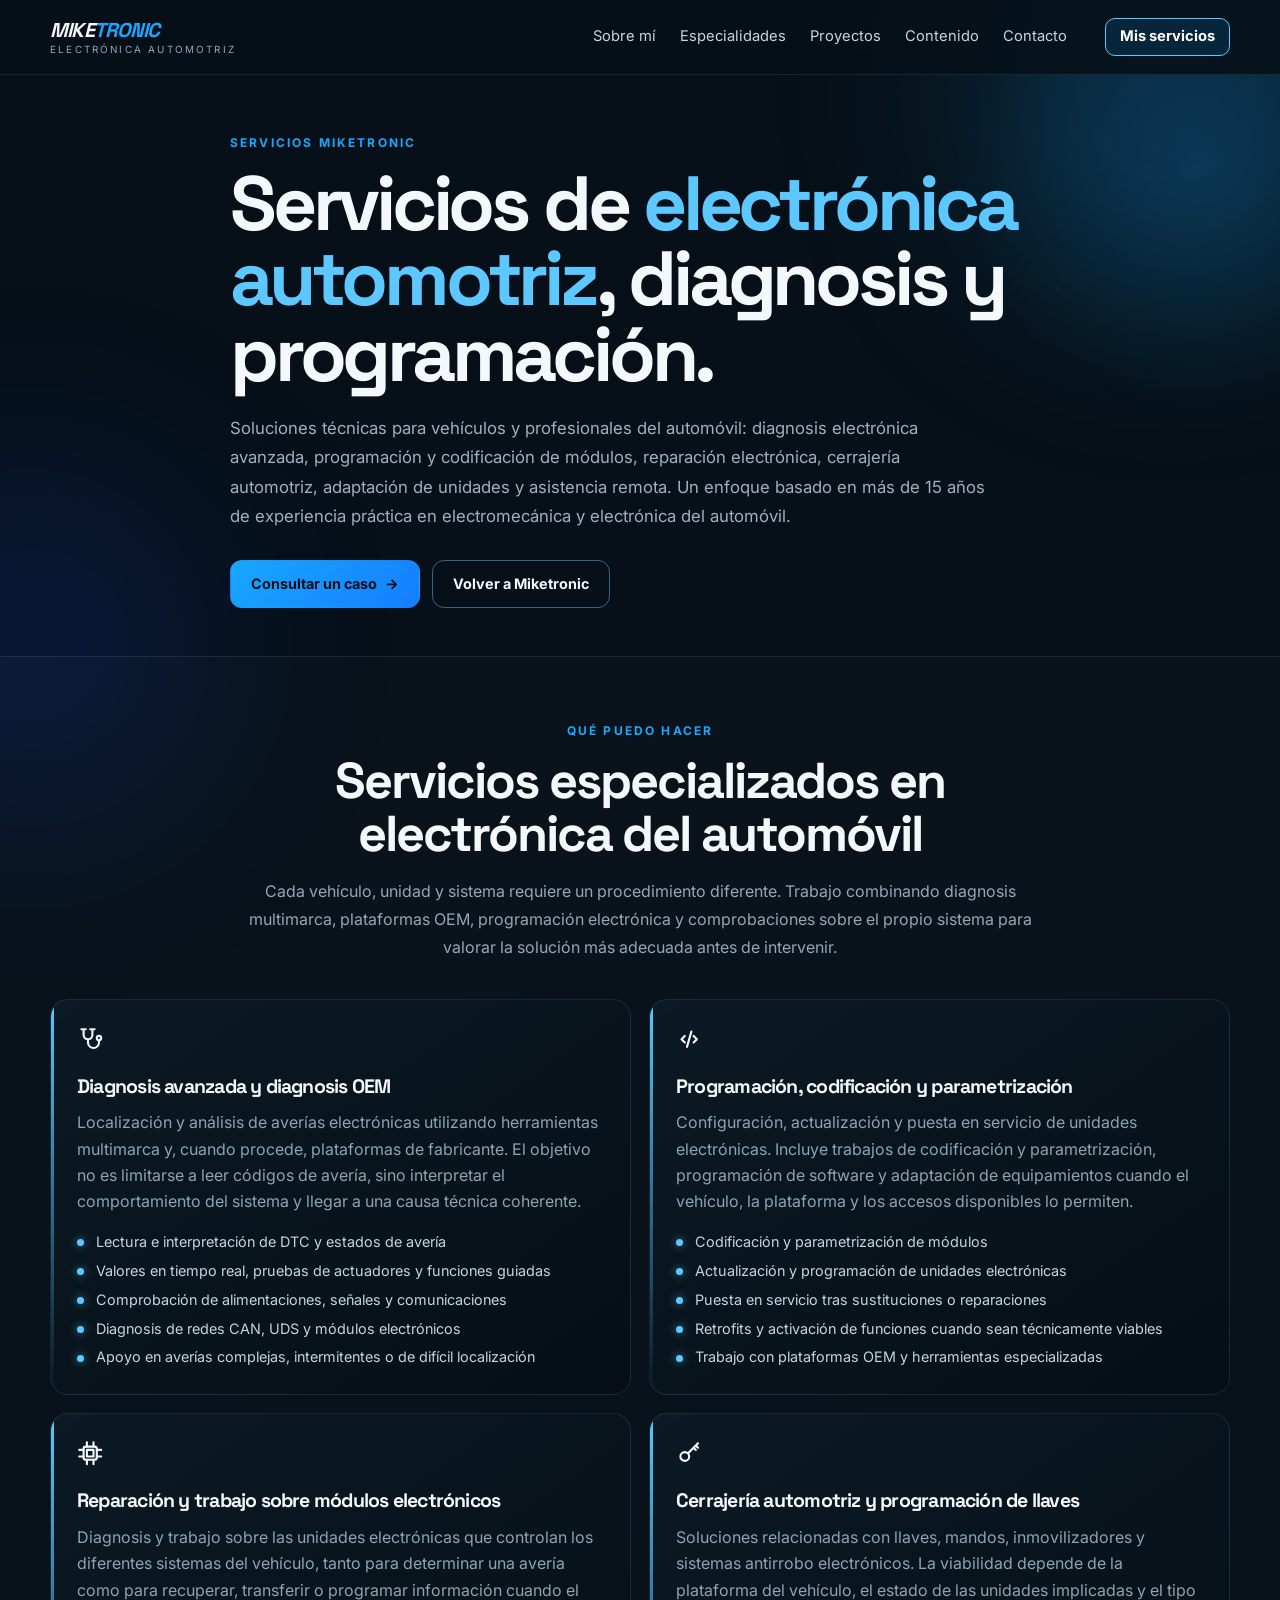
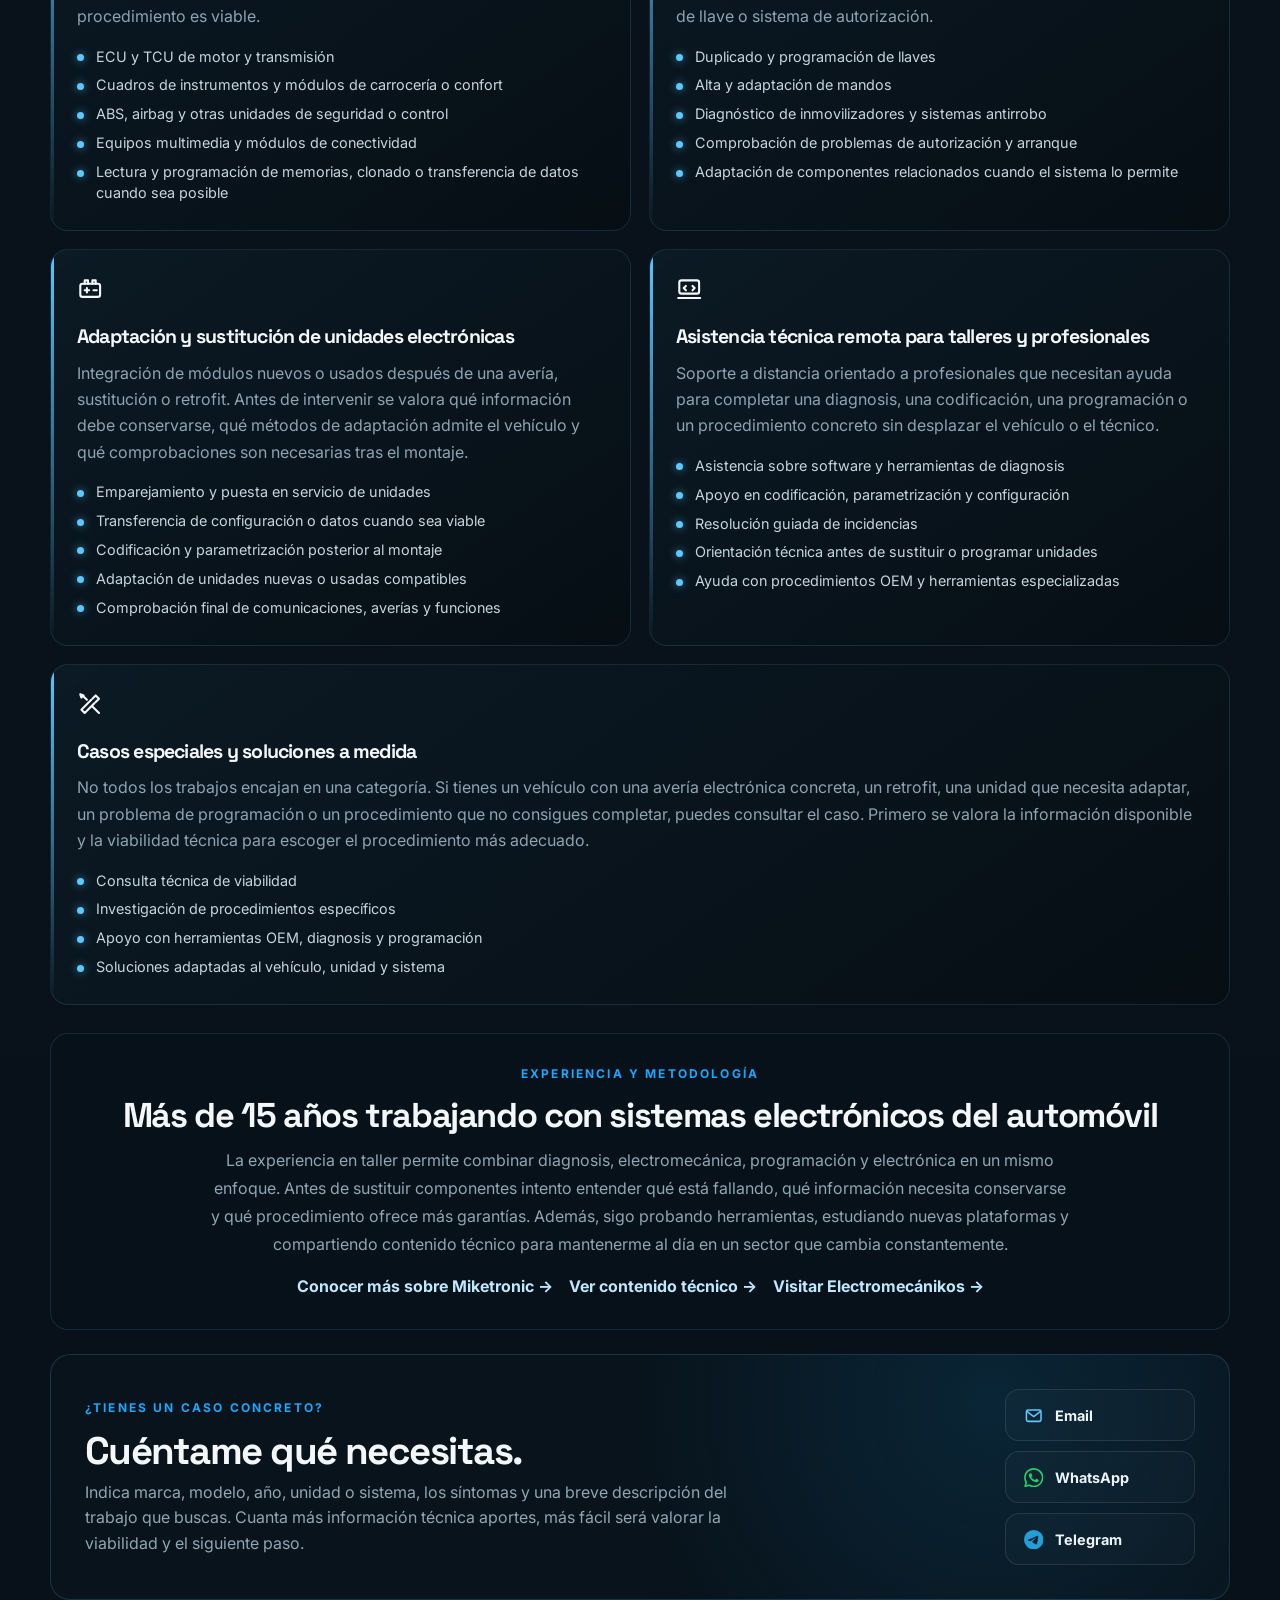
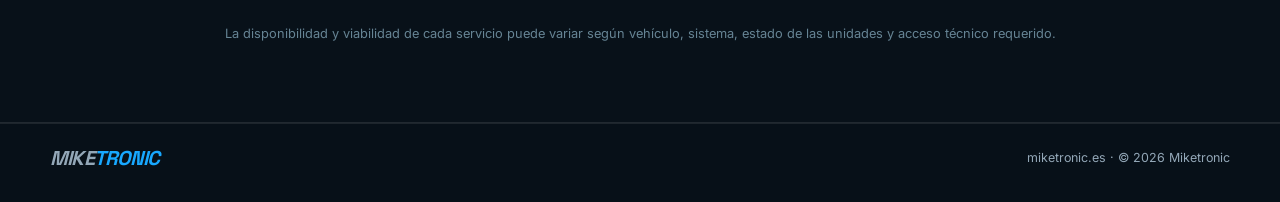
==== commit cb6dc147: "Match service contact buttons to main page style" ====
--- a/servicios/index.html
+++ b/servicios/index.html
@@ -1 +1 @@
-<!DOCTYPE html><html lang="es"><head><meta charset="UTF-8"><meta name="viewport" content="width=device-width,initial-scale=1.0"><title>Servicios de electrónica automotriz | Diagnosis, programación y llaves - Miketronic</title><meta name="description" content="Servicios de electrónica automotriz Miketronic: diagnosis avanzada, programación y codificación, reparación de módulos, cerrajería, adaptación de unidades y asistencia remota para profesionales."><meta name="robots" content="index, follow, max-image-preview:large"><meta name="theme-color" content="#07111a"><link rel="canonical" href="https://miketronic.es/servicios/"><meta property="og:title" content="Servicios de electrónica automotriz | Miketronic"><meta property="og:description" content="Diagnosis avanzada, programación y codificación, reparación de módulos, cerrajería automotriz, adaptación de unidades y asistencia técnica remota."><meta property="og:type" content="website"><meta property="og:url" content="https://miketronic.es/servicios/"><meta property="og:site_name" content="Miketronic"><meta property="og:locale" content="es_ES"><meta property="og:image" content="https://miketronic.es/assets/about/miketronic-social.jpg"><meta property="og:image:type" content="image/jpeg"><meta property="og:image:width" content="1200"><meta property="og:image:height" content="630"><meta property="og:image:alt" content="Miketronic - Servicios de electrónica automotriz"><meta name="twitter:card" content="summary_large_image"><meta name="twitter:title" content="Servicios de electrónica automotriz | Miketronic"><meta name="twitter:description" content="Diagnosis, programación, reparación de módulos, llaves, adaptación de unidades y asistencia remota para profesionales del automóvil."><meta name="twitter:image" content="https://miketronic.es/assets/about/miketronic-social.jpg"><meta name="twitter:image:alt" content="Miketronic - Servicios de electrónica automotriz"><script type="application/ld+json">{"@context":"https://schema.org","@graph":[{"@type":"WebPage","@id":"https://miketronic.es/servicios/#webpage","url":"https://miketronic.es/servicios/","name":"Servicios de electrónica automotriz | Miketronic","description":"Servicios de electrónica automotriz: diagnosis avanzada, programación y codificación, reparación de módulos, cerrajería automotriz, adaptación de unidades y asistencia técnica remota.","isPartOf":{"@id":"https://miketronic.es/#website"},"about":{"@id":"https://miketronic.es/#miketronic"},"inLanguage":"es"},{"@type":"ItemList","@id":"https://miketronic.es/servicios/#servicios","name":"Servicios de electrónica automotriz Miketronic","itemListElement":[{"@type":"ListItem","position":1,"item":{"@type":"Service","@id":"https://miketronic.es/servicios/#diagnosis","name":"Diagnosis avanzada y diagnosis OEM","provider":{"@id":"https://miketronic.es/#miketronic"},"description":"Diagnosis electrónica avanzada con herramientas multimarca y plataformas de fabricante, interpretación de DTC, valores en tiempo real y análisis de comunicaciones CAN y UDS."}},{"@type":"ListItem","position":2,"item":{"@type":"Service","@id":"https://miketronic.es/servicios/#programacion","name":"Programación, codificación y parametrización","provider":{"@id":"https://miketronic.es/#miketronic"},"description":"Programación, codificación, parametrización, actualización de módulos, puesta en servicio y retrofits cuando el vehículo y el sistema lo permiten."}},{"@type":"ListItem","position":3,"item":{"@type":"Service","@id":"https://miketronic.es/servicios/#modulos","name":"Reparación y trabajo sobre módulos electrónicos","provider":{"@id":"https://miketronic.es/#miketronic"},"description":"Diagnosis y trabajo sobre ECU, TCU, cuadros, ABS, airbag, módulos de carrocería y confort, equipos multimedia y memorias electrónicas."}},{"@type":"ListItem","position":4,"item":{"@type":"Service","@id":"https://miketronic.es/servicios/#cerrajeria","name":"Cerrajería automotriz y programación de llaves","provider":{"@id":"https://miketronic.es/#miketronic"},"description":"Duplicado y programación de llaves y mandos, inmovilizadores, sistemas antirrobo y diagnóstico de problemas de autorización y arranque."}},{"@type":"ListItem","position":5,"item":{"@type":"Service","@id":"https://miketronic.es/servicios/#adaptacion","name":"Adaptación y sustitución de unidades","provider":{"@id":"https://miketronic.es/#miketronic"},"description":"Integración y puesta en servicio de módulos nuevos o usados, transferencia de configuración, codificación y comprobación posterior cuando sea técnicamente viable."}},{"@type":"ListItem","position":6,"item":{"@type":"Service","@id":"https://miketronic.es/servicios/#remoto","name":"Asistencia técnica remota para profesionales","provider":{"@id":"https://miketronic.es/#miketronic"},"description":"Soporte técnico remoto para talleres y profesionales en diagnosis, programación, codificación, configuración de software y resolución guiada de incidencias."}}]}]}</script><link rel="icon" href="/assets/favicon/favicon.ico" sizes="any"><link rel="icon" type="image/png" sizes="32x32" href="/assets/favicon/favicon-32x32.png"><link rel="apple-touch-icon" sizes="180x180" href="/assets/favicon/apple-touch-icon.png"><link rel="manifest" href="/site.webmanifest"><link rel="preconnect" href="https://fonts.googleapis.com"><link rel="preconnect" href="https://fonts.gstatic.com" crossorigin><link rel="preload" as="style" href="https://fonts.googleapis.com/css2?family=Inter:wght@400;500;600;700;800&family=Space+Grotesk:wght@500;600;700&display=optional" onload="this.onload=null;this.rel='stylesheet'"><noscript><link rel="stylesheet" href="https://fonts.googleapis.com/css2?family=Inter:wght@400;500;600;700;800&family=Space+Grotesk:wght@500;600;700&display=optional"></noscript><link rel="stylesheet" href="/styles.css"><style>.site-icon{display:inline-block;width:1.2em;height:1.2em;flex:0 0 auto;vertical-align:-.18em;color:inherit}.service-detail .icon .site-icon{width:1.65em;height:1.65em}.nav-links{align-items:center}.nav-links>a{display:inline-flex;align-items:center;min-height:38px}.services-nav-link{margin-left:14px!important;padding:0 14px!important;border:1px solid #5cc8ff;border-radius:10px;background:rgba(24,168,255,.13);color:#fff!important;font-weight:700}.services-hero{padding-top:58px;padding-bottom:48px;position:relative;overflow:hidden}.services-hero:before{content:"";position:absolute;width:520px;height:520px;border-radius:50%;right:-180px;top:-170px;background:radial-gradient(circle,rgba(24,168,255,.16),transparent 68%);pointer-events:none}.services-hero-copy{max-width:820px}.services-hero h1{font-size:clamp(2.5rem,6vw,5.2rem);line-height:.98;margin:12px 0 22px}.services-hero h1 span{color:#5cc8ff}.services-hero p{max-width:760px;color:#9fb1bc;font-size:1.05rem;line-height:1.75}.services-actions{display:flex;gap:12px;flex-wrap:wrap;margin-top:28px}.services-section{padding:64px 0}.services-intro{text-align:center;max-width:820px;margin:0 auto 38px}.services-intro h2{font-size:clamp(2rem,4vw,3.15rem);margin:8px 0 14px}.services-intro p{line-height:1.75}.service-list{display:grid;grid-template-columns:repeat(2,minmax(0,1fr));gap:18px}.service-detail{position:relative;padding:26px;border:1px solid rgba(92,200,255,.13);border-radius:18px;background:linear-gradient(145deg,rgba(13,28,39,.88),rgba(6,14,20,.94));overflow:hidden;min-height:250px}.service-detail:before{content:"";position:absolute;left:0;top:0;width:3px;height:100%;background:linear-gradient(#5cc8ff,transparent)}.service-detail .icon{margin-bottom:20px}.service-detail h2{font-size:1.22rem;margin:0 0 12px}.service-detail p{color:#8da4b2;line-height:1.65;margin:0 0 17px}.service-detail ul{list-style:none;margin:0;padding:0;display:grid;gap:8px}.service-detail li{position:relative;padding-left:19px;color:#c5d5de;font-size:.9rem;line-height:1.45}.service-detail li:before{content:"";position:absolute;left:0;top:.52em;width:7px;height:7px;border-radius:50%;background:#5cc8ff;box-shadow:0 0 9px rgba(92,200,255,.65)}.service-wide{grid-column:span 2}.experience-block{margin:28px 0 0;padding:30px;border:1px solid rgba(92,200,255,.14);border-radius:18px;background:rgba(8,19,27,.72);text-align:center}.experience-block h2{margin:8px 0 12px;font-size:clamp(1.55rem,3vw,2.15rem)}.experience-block p{max-width:860px;margin:0 auto;color:#8fa7b4;line-height:1.75}.experience-links{margin-top:16px;display:flex;gap:16px;justify-content:center;flex-wrap:wrap}.experience-links a{color:#bfe8ff;text-decoration:none;font-weight:700}.experience-links a:hover{color:#5cc8ff}.service-cta{margin-top:24px;padding:34px;border:1px solid rgba(92,200,255,.18);border-radius:20px;background:radial-gradient(circle at 80% 20%,rgba(24,168,255,.12),transparent 38%),#08131b;display:flex;align-items:center;justify-content:space-between;gap:24px}.service-cta h2{margin:0 0 8px;font-size:clamp(1.6rem,3vw,2.4rem)}.service-cta p{margin:0;color:#8fa7b4;max-width:650px}.service-contact-actions{flex:0 0 190px;display:flex;flex-direction:column;gap:10px}.service-contact-actions .btn{width:190px;min-height:46px;display:flex;align-items:center;justify-content:center;gap:9px;padding:0 16px}.service-contact-actions .site-icon{width:1.15em;height:1.15em}.services-note{text-align:center;margin-top:24px;color:#668494;font-size:.8rem}@media(max-width:820px){.service-list{grid-template-columns:1fr}.service-wide{grid-column:auto}.service-cta{flex-direction:column;text-align:center}.service-contact-actions{flex-basis:auto;align-items:center}.services-hero-copy{text-align:center;margin:auto}.services-actions{justify-content:center}}@media(max-width:620px){.services-hero{padding-top:42px;padding-bottom:40px}.services-section{padding:52px 0}.service-detail{padding:22px;text-align:center;min-height:0}.service-detail .icon{margin-left:auto;margin-right:auto}.service-detail li{text-align:left}.services-nav-link{margin:8px 0 0!important;text-align:center;padding:0 14px!important}.service-cta{padding:26px 20px}.experience-block{padding:24px 20px}}</style></head><body><div class="page-glow glow-a"></div><div class="page-glow glow-b"></div><header class="site-header"><div class="container nav-wrap"><a class="brand" href="/" aria-label="Ir a la página principal de Miketronic"><span class="brand-main">MIKE<span>TRONIC</span></span><span class="brand-sub">electrónica automotriz</span></a><button class="menu-toggle" aria-label="Abrir menú" aria-expanded="false">☰</button><nav class="nav-links" aria-label="Navegación principal"><a href="/#sobre-mi">Sobre mí</a><a href="/#especialidades">Especialidades</a><a href="/#proyectos">Proyectos</a><a href="/#contenido">Contenido</a><a href="/#contacto">Contacto</a><a class="services-nav-link" href="/servicios/" aria-current="page">Mis servicios</a></nav></div></header><main><section class="services-hero"><div class="container services-hero-copy"><div class="eyebrow">SERVICIOS MIKETRONIC</div><h1>Servicios de <span>electrónica automotriz</span>, diagnosis y programación.</h1><p>Soluciones técnicas para vehículos y profesionales del automóvil: diagnosis electrónica avanzada, programación y codificación de módulos, reparación electrónica, cerrajería automotriz, adaptación de unidades y asistencia remota. Un enfoque basado en más de 15 años de experiencia práctica en electromecánica y electrónica del automóvil.</p><div class="services-actions"><a class="btn btn-primary" href="/#contacto">Consultar un caso <span>→</span></a><a class="btn btn-ghost" href="/">Volver a Miketronic</a></div></div></section><section class="services-section section-dark"><div class="container"><div class="services-intro"><div class="eyebrow">QUÉ PUEDO HACER</div><h2>Servicios especializados en electrónica del automóvil</h2><p class="muted">Cada vehículo, unidad y sistema requiere un procedimiento diferente. Trabajo combinando diagnosis multimarca, plataformas OEM, programación electrónica y comprobaciones sobre el propio sistema para valorar la solución más adecuada antes de intervenir.</p></div><div class="service-list"><article class="service-detail" id="diagnosis"><div class="icon"><i class="fa-solid fa-stethoscope"></i></div><h2>Diagnosis avanzada y diagnosis OEM</h2><p>Localización y análisis de averías electrónicas utilizando herramientas multimarca y, cuando procede, plataformas de fabricante. El objetivo no es limitarse a leer códigos de avería, sino interpretar el comportamiento del sistema y llegar a una causa técnica coherente.</p><ul><li>Lectura e interpretación de DTC y estados de avería</li><li>Valores en tiempo real, pruebas de actuadores y funciones guiadas</li><li>Comprobación de alimentaciones, señales y comunicaciones</li><li>Diagnosis de redes CAN, UDS y módulos electrónicos</li><li>Apoyo en averías complejas, intermitentes o de difícil localización</li></ul></article><article class="service-detail" id="programacion"><div class="icon"><i class="fa-solid fa-code"></i></div><h2>Programación, codificación y parametrización</h2><p>Configuración, actualización y puesta en servicio de unidades electrónicas. Incluye trabajos de codificación y parametrización, programación de software y adaptación de equipamientos cuando el vehículo, la plataforma y los accesos disponibles lo permiten.</p><ul><li>Codificación y parametrización de módulos</li><li>Actualización y programación de unidades electrónicas</li><li>Puesta en servicio tras sustituciones o reparaciones</li><li>Retrofits y activación de funciones cuando sean técnicamente viables</li><li>Trabajo con plataformas OEM y herramientas especializadas</li></ul></article><article class="service-detail" id="modulos"><div class="icon"><i class="fa-solid fa-microchip"></i></div><h2>Reparación y trabajo sobre módulos electrónicos</h2><p>Diagnosis y trabajo sobre las unidades electrónicas que controlan los diferentes sistemas del vehículo, tanto para determinar una avería como para recuperar, transferir o programar información cuando el procedimiento es viable.</p><ul><li>ECU y TCU de motor y transmisión</li><li>Cuadros de instrumentos y módulos de carrocería o confort</li><li>ABS, airbag y otras unidades de seguridad o control</li><li>Equipos multimedia y módulos de conectividad</li><li>Lectura y programación de memorias, clonado o transferencia de datos cuando sea posible</li></ul></article><article class="service-detail" id="cerrajeria"><div class="icon"><i class="fa-solid fa-key"></i></div><h2>Cerrajería automotriz y programación de llaves</h2><p>Soluciones relacionadas con llaves, mandos, inmovilizadores y sistemas antirrobo electrónicos. La viabilidad depende de la plataforma del vehículo, el estado de las unidades implicadas y el tipo de llave o sistema de autorización.</p><ul><li>Duplicado y programación de llaves</li><li>Alta y adaptación de mandos</li><li>Diagnóstico de inmovilizadores y sistemas antirrobo</li><li>Comprobación de problemas de autorización y arranque</li><li>Adaptación de componentes relacionados cuando el sistema lo permite</li></ul></article><article class="service-detail" id="adaptacion"><div class="icon"><i class="fa-solid fa-car-battery"></i></div><h2>Adaptación y sustitución de unidades electrónicas</h2><p>Integración de módulos nuevos o usados después de una avería, sustitución o retrofit. Antes de intervenir se valora qué información debe conservarse, qué métodos de adaptación admite el vehículo y qué comprobaciones son necesarias tras el montaje.</p><ul><li>Emparejamiento y puesta en servicio de unidades</li><li>Transferencia de configuración o datos cuando sea viable</li><li>Codificación y parametrización posterior al montaje</li><li>Adaptación de unidades nuevas o usadas compatibles</li><li>Comprobación final de comunicaciones, averías y funciones</li></ul></article><article class="service-detail" id="remoto"><div class="icon"><i class="fa-solid fa-laptop-code"></i></div><h2>Asistencia técnica remota para talleres y profesionales</h2><p>Soporte a distancia orientado a profesionales que necesitan ayuda para completar una diagnosis, una codificación, una programación o un procedimiento concreto sin desplazar el vehículo o el técnico.</p><ul><li>Asistencia sobre software y herramientas de diagnosis</li><li>Apoyo en codificación, parametrización y configuración</li><li>Resolución guiada de incidencias</li><li>Orientación técnica antes de sustituir o programar unidades</li><li>Ayuda con procedimientos OEM y herramientas especializadas</li></ul></article><article class="service-detail service-wide"><div class="icon"><i class="fa-solid fa-screwdriver-wrench"></i></div><h2>Casos especiales y soluciones a medida</h2><p>No todos los trabajos encajan en una categoría. Si tienes un vehículo con una avería electrónica concreta, un retrofit, una unidad que necesita adaptar, un problema de programación o un procedimiento que no consigues completar, puedes consultar el caso. Primero se valora la información disponible y la viabilidad técnica para escoger el procedimiento más adecuado.</p><ul><li>Consulta técnica de viabilidad</li><li>Investigación de procedimientos específicos</li><li>Apoyo con herramientas OEM, diagnosis y programación</li><li>Soluciones adaptadas al vehículo, unidad y sistema</li></ul></article></div><section class="experience-block" aria-labelledby="experiencia-servicios"><div class="eyebrow">EXPERIENCIA Y METODOLOGÍA</div><h2 id="experiencia-servicios">Más de 15 años trabajando con sistemas electrónicos del automóvil</h2><p>La experiencia en taller permite combinar diagnosis, electromecánica, programación y electrónica en un mismo enfoque. Antes de sustituir componentes intento entender qué está fallando, qué información necesita conservarse y qué procedimiento ofrece más garantías. Además, sigo probando herramientas, estudiando nuevas plataformas y compartiendo contenido técnico para mantenerme al día en un sector que cambia constantemente.</p><div class="experience-links"><a href="/#sobre-mi">Conocer más sobre Miketronic →</a><a href="/#contenido">Ver contenido técnico →</a><a href="https://www.electromecanikos.es/" target="_blank" rel="noopener noreferrer">Visitar Electromecánikos →</a></div></section><div class="service-cta"><div><div class="eyebrow">¿TIENES UN CASO CONCRETO?</div><h2>Cuéntame qué necesitas.</h2><p>Indica marca, modelo, año, unidad o sistema, los síntomas y una breve descripción del trabajo que buscas. Cuanta más información técnica aportes, más fácil será valorar la viabilidad y el siguiente paso.</p></div><div class="service-contact-actions"><a class="btn btn-primary" href="mailto:miketronic.es@gmail.com"><i class="fa-solid fa-envelope"></i> Email</a><a class="btn btn-ghost" href="https://wa.me/34622486968" target="_blank" rel="noopener noreferrer"><i class="fa-brands fa-whatsapp"></i> WhatsApp</a><a class="btn btn-ghost" href="https://t.me/mike_miketronic" target="_blank" rel="noopener noreferrer"><i class="fa-brands fa-telegram"></i> Telegram</a></div></div><p class="services-note">La disponibilidad y viabilidad de cada servicio puede variar según vehículo, sistema, estado de las unidades y acceso técnico requerido.</p></div></section></main><footer class="site-footer"><div class="container footer-wrap"><div class="brand footer-brand"><span class="brand-main">MIKE<span>TRONIC</span></span></div><div>miketronic.es · © <span id="year"></span> Miketronic</div></div></footer><script>const menuToggle=document.querySelector('.menu-toggle'),navLinks=document.querySelector('.nav-links');menuToggle?.addEventListener('click',()=>{const open=navLinks.classList.toggle('open');menuToggle.setAttribute('aria-expanded',String(open))});document.querySelectorAll('.nav-links a').forEach(a=>a.addEventListener('click',()=>{navLinks.classList.remove('open');menuToggle?.setAttribute('aria-expanded','false')}));const year=document.getElementById('year');if(year)year.textContent=new Date().getFullYear();</script><script src="/icons.js" defer></script></body></html>+<!DOCTYPE html><html lang="es"><head><meta charset="UTF-8"><meta name="viewport" content="width=device-width,initial-scale=1.0"><title>Servicios de electrónica automotriz | Diagnosis, programación y llaves - Miketronic</title><meta name="description" content="Servicios de electrónica automotriz Miketronic: diagnosis avanzada, programación y codificación, reparación de módulos, cerrajería, adaptación de unidades y asistencia remota para profesionales."><meta name="robots" content="index, follow, max-image-preview:large"><meta name="theme-color" content="#07111a"><link rel="canonical" href="https://miketronic.es/servicios/"><meta property="og:title" content="Servicios de electrónica automotriz | Miketronic"><meta property="og:description" content="Diagnosis avanzada, programación y codificación, reparación de módulos, cerrajería automotriz, adaptación de unidades y asistencia técnica remota."><meta property="og:type" content="website"><meta property="og:url" content="https://miketronic.es/servicios/"><meta property="og:site_name" content="Miketronic"><meta property="og:locale" content="es_ES"><meta property="og:image" content="https://miketronic.es/assets/about/miketronic-social.jpg"><meta property="og:image:type" content="image/jpeg"><meta property="og:image:width" content="1200"><meta property="og:image:height" content="630"><meta property="og:image:alt" content="Miketronic - Servicios de electrónica automotriz"><meta name="twitter:card" content="summary_large_image"><meta name="twitter:title" content="Servicios de electrónica automotriz | Miketronic"><meta name="twitter:description" content="Diagnosis, programación, reparación de módulos, llaves, adaptación de unidades y asistencia remota para profesionales del automóvil."><meta name="twitter:image" content="https://miketronic.es/assets/about/miketronic-social.jpg"><meta name="twitter:image:alt" content="Miketronic - Servicios de electrónica automotriz"><script type="application/ld+json">{"@context":"https://schema.org","@graph":[{"@type":"WebPage","@id":"https://miketronic.es/servicios/#webpage","url":"https://miketronic.es/servicios/","name":"Servicios de electrónica automotriz | Miketronic","description":"Servicios de electrónica automotriz: diagnosis avanzada, programación y codificación, reparación de módulos, cerrajería automotriz, adaptación de unidades y asistencia técnica remota.","isPartOf":{"@id":"https://miketronic.es/#website"},"about":{"@id":"https://miketronic.es/#miketronic"},"inLanguage":"es"},{"@type":"ItemList","@id":"https://miketronic.es/servicios/#servicios","name":"Servicios de electrónica automotriz Miketronic","itemListElement":[{"@type":"ListItem","position":1,"item":{"@type":"Service","@id":"https://miketronic.es/servicios/#diagnosis","name":"Diagnosis avanzada y diagnosis OEM","provider":{"@id":"https://miketronic.es/#miketronic"},"description":"Diagnosis electrónica avanzada con herramientas multimarca y plataformas de fabricante, interpretación de DTC, valores en tiempo real y análisis de comunicaciones CAN y UDS."}},{"@type":"ListItem","position":2,"item":{"@type":"Service","@id":"https://miketronic.es/servicios/#programacion","name":"Programación, codificación y parametrización","provider":{"@id":"https://miketronic.es/#miketronic"},"description":"Programación, codificación, parametrización, actualización de módulos, puesta en servicio y retrofits cuando el vehículo y el sistema lo permiten."}},{"@type":"ListItem","position":3,"item":{"@type":"Service","@id":"https://miketronic.es/servicios/#modulos","name":"Reparación y trabajo sobre módulos electrónicos","provider":{"@id":"https://miketronic.es/#miketronic"},"description":"Diagnosis y trabajo sobre ECU, TCU, cuadros, ABS, airbag, módulos de carrocería y confort, equipos multimedia y memorias electrónicas."}},{"@type":"ListItem","position":4,"item":{"@type":"Service","@id":"https://miketronic.es/servicios/#cerrajeria","name":"Cerrajería automotriz y programación de llaves","provider":{"@id":"https://miketronic.es/#miketronic"},"description":"Duplicado y programación de llaves y mandos, inmovilizadores, sistemas antirrobo y diagnóstico de problemas de autorización y arranque."}},{"@type":"ListItem","position":5,"item":{"@type":"Service","@id":"https://miketronic.es/servicios/#adaptacion","name":"Adaptación y sustitución de unidades","provider":{"@id":"https://miketronic.es/#miketronic"},"description":"Integración y puesta en servicio de módulos nuevos o usados, transferencia de configuración, codificación y comprobación posterior cuando sea técnicamente viable."}},{"@type":"ListItem","position":6,"item":{"@type":"Service","@id":"https://miketronic.es/servicios/#remoto","name":"Asistencia técnica remota para profesionales","provider":{"@id":"https://miketronic.es/#miketronic"},"description":"Soporte técnico remoto para talleres y profesionales en diagnosis, programación, codificación, configuración de software y resolución guiada de incidencias."}}]}]}</script><link rel="icon" href="/assets/favicon/favicon.ico" sizes="any"><link rel="icon" type="image/png" sizes="32x32" href="/assets/favicon/favicon-32x32.png"><link rel="apple-touch-icon" sizes="180x180" href="/assets/favicon/apple-touch-icon.png"><link rel="manifest" href="/site.webmanifest"><link rel="preconnect" href="https://fonts.googleapis.com"><link rel="preconnect" href="https://fonts.gstatic.com" crossorigin><link rel="preload" as="style" href="https://fonts.googleapis.com/css2?family=Inter:wght@400;500;600;700;800&family=Space+Grotesk:wght@500;600;700&display=optional" onload="this.onload=null;this.rel='stylesheet'"><noscript><link rel="stylesheet" href="https://fonts.googleapis.com/css2?family=Inter:wght@400;500;600;700;800&family=Space+Grotesk:wght@500;600;700&display=optional"></noscript><link rel="stylesheet" href="/styles.css"><style>.site-icon{display:inline-block;width:1.2em;height:1.2em;flex:0 0 auto;vertical-align:-.18em;color:inherit}.service-detail .icon .site-icon{width:1.65em;height:1.65em}.nav-links{align-items:center}.nav-links>a{display:inline-flex;align-items:center;min-height:38px}.services-nav-link{margin-left:14px!important;padding:0 14px!important;border:1px solid #5cc8ff;border-radius:10px;background:rgba(24,168,255,.13);color:#fff!important;font-weight:700}.services-hero{padding-top:58px;padding-bottom:48px;position:relative;overflow:hidden}.services-hero:before{content:"";position:absolute;width:520px;height:520px;border-radius:50%;right:-180px;top:-170px;background:radial-gradient(circle,rgba(24,168,255,.16),transparent 68%);pointer-events:none}.services-hero-copy{max-width:820px}.services-hero h1{font-size:clamp(2.5rem,6vw,5.2rem);line-height:.98;margin:12px 0 22px}.services-hero h1 span{color:#5cc8ff}.services-hero p{max-width:760px;color:#9fb1bc;font-size:1.05rem;line-height:1.75}.services-actions{display:flex;gap:12px;flex-wrap:wrap;margin-top:28px}.services-section{padding:64px 0}.services-intro{text-align:center;max-width:820px;margin:0 auto 38px}.services-intro h2{font-size:clamp(2rem,4vw,3.15rem);margin:8px 0 14px}.services-intro p{line-height:1.75}.service-list{display:grid;grid-template-columns:repeat(2,minmax(0,1fr));gap:18px}.service-detail{position:relative;padding:26px;border:1px solid rgba(92,200,255,.13);border-radius:18px;background:linear-gradient(145deg,rgba(13,28,39,.88),rgba(6,14,20,.94));overflow:hidden;min-height:250px}.service-detail:before{content:"";position:absolute;left:0;top:0;width:3px;height:100%;background:linear-gradient(#5cc8ff,transparent)}.service-detail .icon{margin-bottom:20px}.service-detail h2{font-size:1.22rem;margin:0 0 12px}.service-detail p{color:#8da4b2;line-height:1.65;margin:0 0 17px}.service-detail ul{list-style:none;margin:0;padding:0;display:grid;gap:8px}.service-detail li{position:relative;padding-left:19px;color:#c5d5de;font-size:.9rem;line-height:1.45}.service-detail li:before{content:"";position:absolute;left:0;top:.52em;width:7px;height:7px;border-radius:50%;background:#5cc8ff;box-shadow:0 0 9px rgba(92,200,255,.65)}.service-wide{grid-column:span 2}.experience-block{margin:28px 0 0;padding:30px;border:1px solid rgba(92,200,255,.14);border-radius:18px;background:rgba(8,19,27,.72);text-align:center}.experience-block h2{margin:8px 0 12px;font-size:clamp(1.55rem,3vw,2.15rem)}.experience-block p{max-width:860px;margin:0 auto;color:#8fa7b4;line-height:1.75}.experience-links{margin-top:16px;display:flex;gap:16px;justify-content:center;flex-wrap:wrap}.experience-links a{color:#bfe8ff;text-decoration:none;font-weight:700}.experience-links a:hover{color:#5cc8ff}.service-cta{margin-top:24px;padding:34px;border:1px solid rgba(92,200,255,.18);border-radius:20px;background:radial-gradient(circle at 80% 20%,rgba(24,168,255,.12),transparent 38%),#08131b;display:flex;align-items:center;justify-content:space-between;gap:24px}.service-cta h2{margin:0 0 8px;font-size:clamp(1.6rem,3vw,2.4rem)}.service-cta p{margin:0;color:#8fa7b4;max-width:650px}.service-contact-actions{flex:0 0 190px;display:flex;flex-direction:column;gap:10px}.service-contact-actions .contact-channel{--social:#5cc8ff;width:190px;min-height:52px;border:1px solid rgba(255,255,255,.10);background:rgba(255,255,255,.018);border-radius:14px;display:flex;align-items:center;justify-content:flex-start;gap:12px;padding:0 18px;color:#eef5f9;font-size:.9rem;font-weight:700;transition:transform .2s ease,border-color .2s ease,background .2s ease,box-shadow .2s ease}.service-contact-actions .contact-channel .site-icon{width:1.35em;height:1.35em;color:var(--social);transition:transform .2s ease,filter .2s ease}.service-contact-actions .contact-channel:hover{transform:translateY(-3px);border-color:var(--social);background:color-mix(in srgb,var(--social) 9%,rgba(255,255,255,.02));box-shadow:0 10px 28px color-mix(in srgb,var(--social) 12%,transparent)}.service-contact-actions .contact-channel:hover .site-icon{transform:scale(1.1);filter:drop-shadow(0 0 8px var(--social))}.service-contact-actions .contact-email{--social:#5cc8ff}.service-contact-actions .contact-whatsapp{--social:#25d366}.service-contact-actions .contact-telegram{--social:#229ed9}.services-note{text-align:center;margin-top:24px;color:#668494;font-size:.8rem}@media(max-width:820px){.service-list{grid-template-columns:1fr}.service-wide{grid-column:auto}.service-cta{flex-direction:column;text-align:center}.service-contact-actions{flex-basis:auto;align-items:center}.services-hero-copy{text-align:center;margin:auto}.services-actions{justify-content:center}}@media(max-width:620px){.services-hero{padding-top:42px;padding-bottom:40px}.services-section{padding:52px 0}.service-detail{padding:22px;text-align:center;min-height:0}.service-detail .icon{margin-left:auto;margin-right:auto}.service-detail li{text-align:left}.services-nav-link{margin:8px 0 0!important;text-align:center;padding:0 14px!important}.service-cta{padding:26px 20px}.experience-block{padding:24px 20px}}</style></head><body><div class="page-glow glow-a"></div><div class="page-glow glow-b"></div><header class="site-header"><div class="container nav-wrap"><a class="brand" href="/" aria-label="Ir a la página principal de Miketronic"><span class="brand-main">MIKE<span>TRONIC</span></span><span class="brand-sub">electrónica automotriz</span></a><button class="menu-toggle" aria-label="Abrir menú" aria-expanded="false">☰</button><nav class="nav-links" aria-label="Navegación principal"><a href="/#sobre-mi">Sobre mí</a><a href="/#especialidades">Especialidades</a><a href="/#proyectos">Proyectos</a><a href="/#contenido">Contenido</a><a href="/#contacto">Contacto</a><a class="services-nav-link" href="/servicios/" aria-current="page">Mis servicios</a></nav></div></header><main><section class="services-hero"><div class="container services-hero-copy"><div class="eyebrow">SERVICIOS MIKETRONIC</div><h1>Servicios de <span>electrónica automotriz</span>, diagnosis y programación.</h1><p>Soluciones técnicas para vehículos y profesionales del automóvil: diagnosis electrónica avanzada, programación y codificación de módulos, reparación electrónica, cerrajería automotriz, adaptación de unidades y asistencia remota. Un enfoque basado en más de 15 años de experiencia práctica en electromecánica y electrónica del automóvil.</p><div class="services-actions"><a class="btn btn-primary" href="/#contacto">Consultar un caso <span>→</span></a><a class="btn btn-ghost" href="/">Volver a Miketronic</a></div></div></section><section class="services-section section-dark"><div class="container"><div class="services-intro"><div class="eyebrow">QUÉ PUEDO HACER</div><h2>Servicios especializados en electrónica del automóvil</h2><p class="muted">Cada vehículo, unidad y sistema requiere un procedimiento diferente. Trabajo combinando diagnosis multimarca, plataformas OEM, programación electrónica y comprobaciones sobre el propio sistema para valorar la solución más adecuada antes de intervenir.</p></div><div class="service-list"><article class="service-detail" id="diagnosis"><div class="icon"><i class="fa-solid fa-stethoscope"></i></div><h2>Diagnosis avanzada y diagnosis OEM</h2><p>Localización y análisis de averías electrónicas utilizando herramientas multimarca y, cuando procede, plataformas de fabricante. El objetivo no es limitarse a leer códigos de avería, sino interpretar el comportamiento del sistema y llegar a una causa técnica coherente.</p><ul><li>Lectura e interpretación de DTC y estados de avería</li><li>Valores en tiempo real, pruebas de actuadores y funciones guiadas</li><li>Comprobación de alimentaciones, señales y comunicaciones</li><li>Diagnosis de redes CAN, UDS y módulos electrónicos</li><li>Apoyo en averías complejas, intermitentes o de difícil localización</li></ul></article><article class="service-detail" id="programacion"><div class="icon"><i class="fa-solid fa-code"></i></div><h2>Programación, codificación y parametrización</h2><p>Configuración, actualización y puesta en servicio de unidades electrónicas. Incluye trabajos de codificación y parametrización, programación de software y adaptación de equipamientos cuando el vehículo, la plataforma y los accesos disponibles lo permiten.</p><ul><li>Codificación y parametrización de módulos</li><li>Actualización y programación de unidades electrónicas</li><li>Puesta en servicio tras sustituciones o reparaciones</li><li>Retrofits y activación de funciones cuando sean técnicamente viables</li><li>Trabajo con plataformas OEM y herramientas especializadas</li></ul></article><article class="service-detail" id="modulos"><div class="icon"><i class="fa-solid fa-microchip"></i></div><h2>Reparación y trabajo sobre módulos electrónicos</h2><p>Diagnosis y trabajo sobre las unidades electrónicas que controlan los diferentes sistemas del vehículo, tanto para determinar una avería como para recuperar, transferir o programar información cuando el procedimiento es viable.</p><ul><li>ECU y TCU de motor y transmisión</li><li>Cuadros de instrumentos y módulos de carrocería o confort</li><li>ABS, airbag y otras unidades de seguridad o control</li><li>Equipos multimedia y módulos de conectividad</li><li>Lectura y programación de memorias, clonado o transferencia de datos cuando sea posible</li></ul></article><article class="service-detail" id="cerrajeria"><div class="icon"><i class="fa-solid fa-key"></i></div><h2>Cerrajería automotriz y programación de llaves</h2><p>Soluciones relacionadas con llaves, mandos, inmovilizadores y sistemas antirrobo electrónicos. La viabilidad depende de la plataforma del vehículo, el estado de las unidades implicadas y el tipo de llave o sistema de autorización.</p><ul><li>Duplicado y programación de llaves</li><li>Alta y adaptación de mandos</li><li>Diagnóstico de inmovilizadores y sistemas antirrobo</li><li>Comprobación de problemas de autorización y arranque</li><li>Adaptación de componentes relacionados cuando el sistema lo permite</li></ul></article><article class="service-detail" id="adaptacion"><div class="icon"><i class="fa-solid fa-car-battery"></i></div><h2>Adaptación y sustitución de unidades electrónicas</h2><p>Integración de módulos nuevos o usados después de una avería, sustitución o retrofit. Antes de intervenir se valora qué información debe conservarse, qué métodos de adaptación admite el vehículo y qué comprobaciones son necesarias tras el montaje.</p><ul><li>Emparejamiento y puesta en servicio de unidades</li><li>Transferencia de configuración o datos cuando sea viable</li><li>Codificación y parametrización posterior al montaje</li><li>Adaptación de unidades nuevas o usadas compatibles</li><li>Comprobación final de comunicaciones, averías y funciones</li></ul></article><article class="service-detail" id="remoto"><div class="icon"><i class="fa-solid fa-laptop-code"></i></div><h2>Asistencia técnica remota para talleres y profesionales</h2><p>Soporte a distancia orientado a profesionales que necesitan ayuda para completar una diagnosis, una codificación, una programación o un procedimiento concreto sin desplazar el vehículo o el técnico.</p><ul><li>Asistencia sobre software y herramientas de diagnosis</li><li>Apoyo en codificación, parametrización y configuración</li><li>Resolución guiada de incidencias</li><li>Orientación técnica antes de sustituir o programar unidades</li><li>Ayuda con procedimientos OEM y herramientas especializadas</li></ul></article><article class="service-detail service-wide"><div class="icon"><i class="fa-solid fa-screwdriver-wrench"></i></div><h2>Casos especiales y soluciones a medida</h2><p>No todos los trabajos encajan en una categoría. Si tienes un vehículo con una avería electrónica concreta, un retrofit, una unidad que necesita adaptar, un problema de programación o un procedimiento que no consigues completar, puedes consultar el caso. Primero se valora la información disponible y la viabilidad técnica para escoger el procedimiento más adecuado.</p><ul><li>Consulta técnica de viabilidad</li><li>Investigación de procedimientos específicos</li><li>Apoyo con herramientas OEM, diagnosis y programación</li><li>Soluciones adaptadas al vehículo, unidad y sistema</li></ul></article></div><section class="experience-block" aria-labelledby="experiencia-servicios"><div class="eyebrow">EXPERIENCIA Y METODOLOGÍA</div><h2 id="experiencia-servicios">Más de 15 años trabajando con sistemas electrónicos del automóvil</h2><p>La experiencia en taller permite combinar diagnosis, electromecánica, programación y electrónica en un mismo enfoque. Antes de sustituir componentes intento entender qué está fallando, qué información necesita conservarse y qué procedimiento ofrece más garantías. Además, sigo probando herramientas, estudiando nuevas plataformas y compartiendo contenido técnico para mantenerme al día en un sector que cambia constantemente.</p><div class="experience-links"><a href="/#sobre-mi">Conocer más sobre Miketronic →</a><a href="/#contenido">Ver contenido técnico →</a><a href="https://www.electromecanikos.es/" target="_blank" rel="noopener noreferrer">Visitar Electromecánikos →</a></div></section><div class="service-cta"><div><div class="eyebrow">¿TIENES UN CASO CONCRETO?</div><h2>Cuéntame qué necesitas.</h2><p>Indica marca, modelo, año, unidad o sistema, los síntomas y una breve descripción del trabajo que buscas. Cuanta más información técnica aportes, más fácil será valorar la viabilidad y el siguiente paso.</p></div><div class="service-contact-actions"><a class="contact-channel contact-email" href="mailto:miketronic.es@gmail.com"><i class="fa-solid fa-envelope"></i><strong>Email</strong></a><a class="contact-channel contact-whatsapp" href="https://wa.me/34622486968" target="_blank" rel="noopener noreferrer"><i class="fa-brands fa-whatsapp"></i><strong>WhatsApp</strong></a><a class="contact-channel contact-telegram" href="https://t.me/mike_miketronic" target="_blank" rel="noopener noreferrer"><i class="fa-brands fa-telegram"></i><strong>Telegram</strong></a></div></div><p class="services-note">La disponibilidad y viabilidad de cada servicio puede variar según vehículo, sistema, estado de las unidades y acceso técnico requerido.</p></div></section></main><footer class="site-footer"><div class="container footer-wrap"><div class="brand footer-brand"><span class="brand-main">MIKE<span>TRONIC</span></span></div><div>miketronic.es · © <span id="year"></span> Miketronic</div></div></footer><script>const menuToggle=document.querySelector('.menu-toggle'),navLinks=document.querySelector('.nav-links');menuToggle?.addEventListener('click',()=>{const open=navLinks.classList.toggle('open');menuToggle.setAttribute('aria-expanded',String(open))});document.querySelectorAll('.nav-links a').forEach(a=>a.addEventListener('click',()=>{navLinks.classList.remove('open');menuToggle?.setAttribute('aria-expanded','false')}));const year=document.getElementById('year');if(year)year.textContent=new Date().getFullYear();</script><script src="/icons.js" defer></script></body></html>
